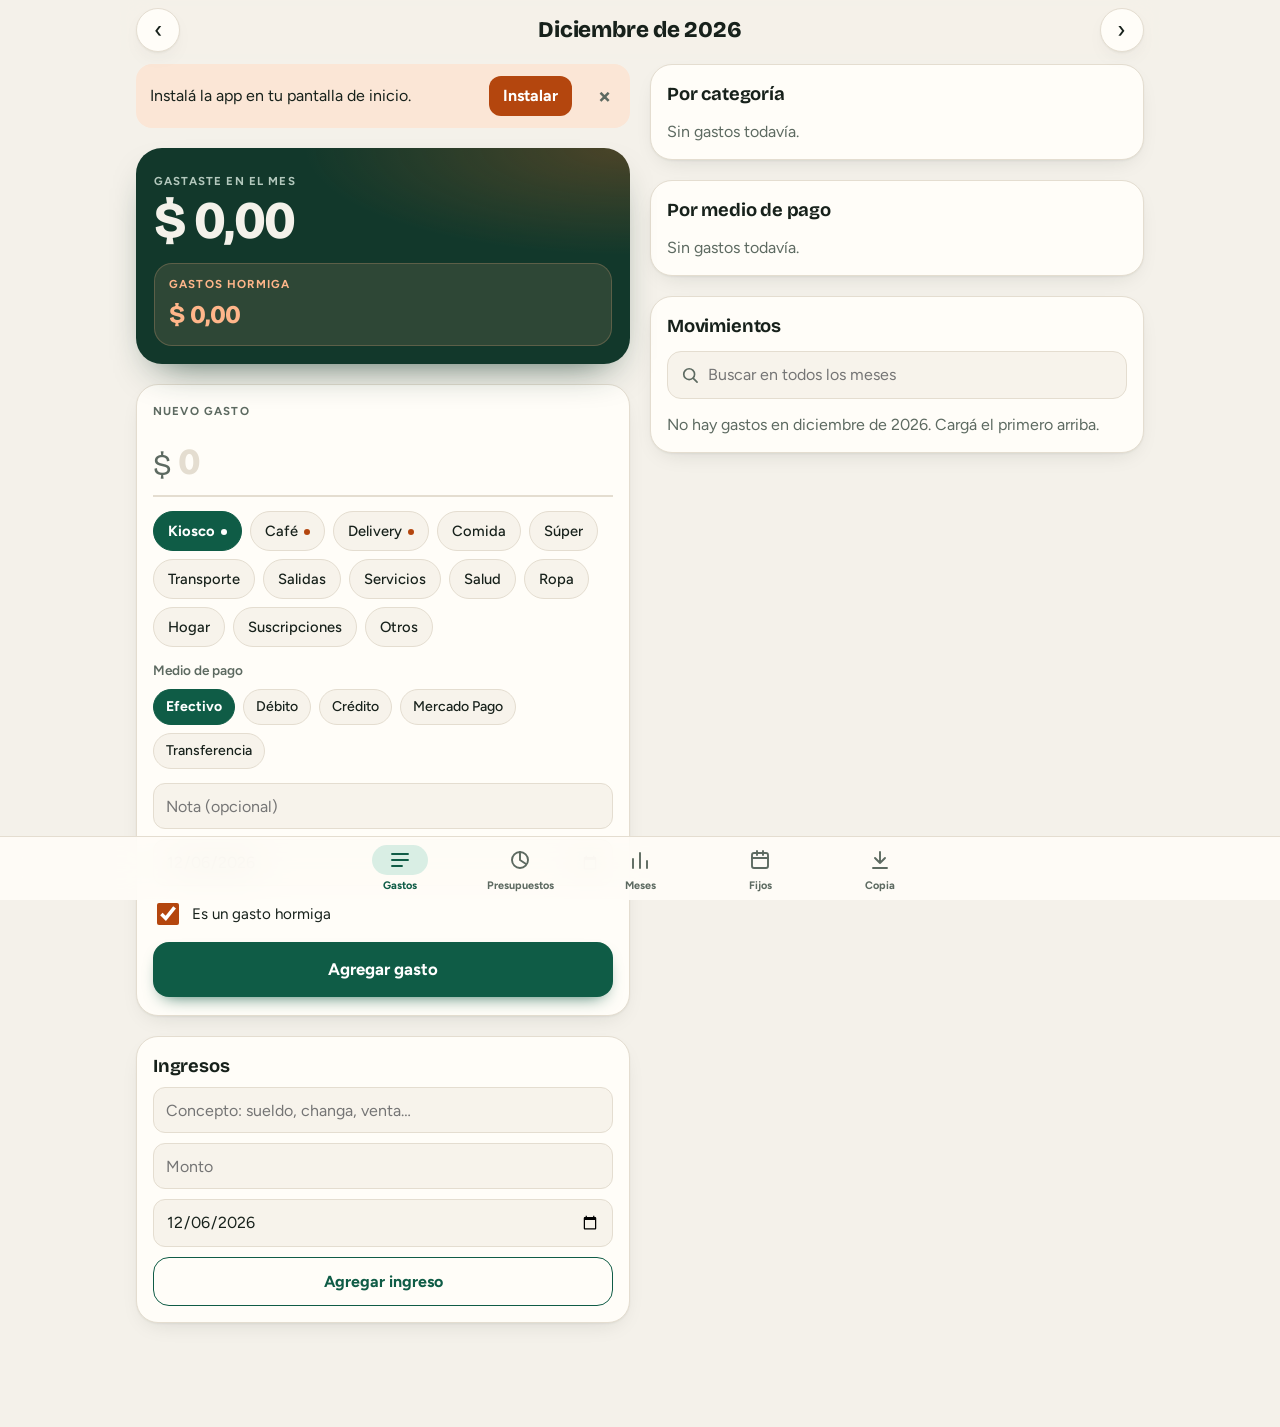
==== app/index.html @ 720d5d9d "Cerrar el aviso de instalar y diseño en dos columnas para tablet y compu Co-Authored-By: Claude Opus" ====
<!doctype html>
<html lang="es-AR">
<head>
<meta charset="utf-8">
<meta name="viewport" content="width=device-width, initial-scale=1, viewport-fit=cover">
<title>Gastos Hormiga</title>
<meta name="description" content="Registro de gastos, gastos hormiga, presupuestos y gastos fijos">
<meta name="theme-color" content="#f4f1ea" media="(prefers-color-scheme: light)">
<meta name="theme-color" content="#0e1310" media="(prefers-color-scheme: dark)">
<meta name="apple-mobile-web-app-capable" content="yes">
<meta name="mobile-web-app-capable" content="yes">
<meta name="apple-mobile-web-app-status-bar-style" content="default">
<meta name="apple-mobile-web-app-title" content="Gastos">
<link rel="apple-touch-icon" href="apple-touch-icon.png">
<link rel="icon" href="icon-192.png">
<link rel="manifest" href="manifest.webmanifest">
<link rel="stylesheet" href="style.css">
</head>
<body>
<header class="top">
  <button class="nav" id="prev" type="button" aria-label="Mes anterior">‹</button>
  <h1 id="mes">Este mes</h1>
  <button class="nav" id="next" type="button" aria-label="Mes siguiente">›</button>
</header>

<main class="wrap">
  <!-- Gastos -->
  <section class="tab" id="tab-gastos" data-tab="gastos">
    <div class="gcol">
    <div class="banner" id="instalar" hidden>
      <span>Instalá la app en tu pantalla de inicio.</span>
      <button type="button" id="instalarBtn">Instalar</button>
      <button class="x" type="button" id="instalarX" aria-label="Cerrar">×</button>
    </div>
    <div class="banner" id="banner" hidden>
      <span id="bannerTxt"></span>
      <button type="button" id="bannerBtn">Guardar copia</button>
    </div>

    <section class="resumen" aria-live="polite">
      <div class="total">
        <span class="lbl">Gastaste en el mes</span>
        <span class="big" id="total">$ 0</span>
        <div class="budget" id="budgetTotal" hidden></div>
      </div>
      <div class="hormiga">
        <span class="lbl">Gastos hormiga</span>
        <span class="val" id="hTotal">$ 0</span><span class="sub" id="hPct"></span>
        <div class="budget" id="budgetHormiga" hidden></div>
      </div>
      <div class="saldo" id="saldo" hidden>
        <div><span class="lbl">Ingresos</span><span class="val num" id="ingTotal">$ 0</span></div>
        <div><span class="lbl" id="quedaLbl">Te queda</span><span class="val num" id="queda">$ 0</span></div>
      </div>
      <p class="proy" id="proy"></p>
    </section>

    <section class="rapidos" id="rapidos" aria-labelledby="rapidosLbl" hidden>
      <span class="lbl" id="rapidosLbl">Cargar de nuevo, con un toque</span>
      <div class="rapidos-row" id="rapidosBtns"></div>
    </section>

    <form id="form" novalidate>
      <label for="monto" class="lbl" id="formTitle">Nuevo gasto</label>
      <div class="monto-row"><span aria-hidden="true">$</span><input id="monto" inputmode="decimal" autocomplete="off" placeholder="0" aria-label="Monto en pesos"></div>
      <div id="cats" class="chips" role="radiogroup" aria-label="Categoría"></div>
      <div class="sublbl">Medio de pago</div>
      <div id="medios" class="chips small" role="radiogroup" aria-label="Medio de pago"></div>
      <div class="cuotas-row" id="cuotasRow" hidden>
        <label for="cuotas">Cuotas</label>
        <select id="cuotas">
          <option value="1">1 pago</option><option value="3">3 cuotas</option><option value="6">6 cuotas</option>
          <option value="9">9 cuotas</option><option value="12">12 cuotas</option><option value="18">18 cuotas</option>
          <option value="24">24 cuotas</option>
        </select>
        <span class="sub" id="cuotaInfo"></span>
      </div>
      <div class="row2">
        <input id="nota" placeholder="Nota (opcional)" maxlength="80" aria-label="Nota">
        <input id="fecha" type="date" aria-label="Fecha">
      </div>
      <label class="check"><input type="checkbox" id="esHormiga"> Es un gasto hormiga</label>
      <div class="actions">
        <button class="primary" id="guardar" type="submit">Agregar gasto</button>
        <button class="secondary" id="cancelar" type="button" hidden>Cancelar</button>
      </div>
    </form>

    <section class="card" aria-labelledby="ingH">
      <div class="card-h"><h2 id="ingH">Ingresos</h2><span class="num" id="ingMes"></span></div>
      <div id="ingLista"></div>
      <button class="secondary repetir" id="repetir" type="button" hidden></button>
      <form id="ingForm" class="ing-form" novalidate>
        <input id="iConcepto" maxlength="40" placeholder="Concepto: sueldo, changa, venta…" aria-label="Concepto del ingreso" autocomplete="off">
        <div class="row2">
          <input id="iMonto" inputmode="decimal" placeholder="Monto" aria-label="Monto del ingreso" autocomplete="off">
          <input id="iFecha" type="date" aria-label="Fecha del ingreso">
        </div>
        <div class="actions">
          <button class="secondary grow" id="iGuardar" type="submit">Agregar ingreso</button>
          <button class="secondary" id="iCancelar" type="button" hidden>Cancelar</button>
        </div>
      </form>
    </section>

    </div>

    <div class="gcol">
    <section class="card"><h2>Por categoría</h2><div class="bars" id="porCat"></div></section>
    <section class="card"><h2>Por medio de pago</h2><div class="bars" id="porMedio"></div></section>
    <section class="card">
      <h2>Movimientos</h2>
      <label class="search">
        <svg viewBox="0 0 24 24" aria-hidden="true"><circle cx="11" cy="11" r="6.5"/><path d="m16 16 4.5 4.5"/></svg>
        <input type="search" id="buscar" placeholder="Buscar en todos los meses" aria-label="Buscar gastos por nota, categoría o medio de pago, en todos los meses" autocomplete="off" enterkeyhint="search">
      </label>
      <div id="resultados" aria-live="polite" hidden></div>
      <div id="lista"></div>
    </section>
    </div>
  </section>

  <!-- Presupuestos -->
  <section class="tab" id="tab-presupuestos" data-tab="presupuestos" hidden>
    <p class="sub">Poné cuánto querés gastar como máximo por mes. Se repite todos los meses. Dejalo vacío para no tener límite.</p>
    <div class="budgets" id="budgets"></div>
  </section>

  <!-- Meses -->
  <section class="tab" id="tab-meses" data-tab="meses" hidden>
    <div id="rango" class="chips small" role="radiogroup" aria-label="Cuántos meses ver"></div>
    <div class="ajuste">
      <label class="switch"><input type="checkbox" id="ajuste" role="switch"><span>Ajustar por inflación</span></label>
      <p class="sub" id="ajusteInfo"></p>
    </div>
    <div class="stats">
      <div class="stat"><span class="lbl">Promedio por mes</span><span class="stat-val" id="mPromedio">—</span><span class="sub" id="mPromedioSub"></span></div>
      <div class="stat"><span class="lbl">Mes más alto</span><span class="stat-val" id="mMax">—</span><span class="sub" id="mMaxSub"></span></div>
    </div>
    <section class="chart-card">
      <h2>Gastos por mes</h2>
      <div class="legend" id="legend"></div>
      <div class="chart" id="chart"></div>
      <details class="as-table">
        <summary>Ver como tabla</summary>
        <div class="table-wrap"><table id="mesesTabla"><thead><tr><th scope="col">Mes</th><th scope="col">Total</th><th scope="col">Hormiga</th></tr></thead><tbody></tbody></table></div>
      </details>
    </section>
    <section class="card">
      <h2>Por categoría, contra el mes anterior</h2>
      <div class="table-wrap"><table class="cmp" id="cmpTabla"></table></div>
    </section>
  </section>

  <!-- Fijos -->
  <section class="tab" id="tab-fijos" data-tab="fijos" hidden>
    <div class="fijos-total"><span class="lbl">Tus gastos fijos por mes</span><span class="big" id="fijosTotal">$ 0</span></div>
    <div id="fijosLista"></div>

    <form id="fijoForm" novalidate>
      <span class="lbl" id="fijoTitle">Nuevo gasto fijo</span>
      <label class="field"><span>Nombre</span><input id="fNombre" maxlength="40" placeholder="Alquiler, Netflix, luz…" autocomplete="off"></label>
      <label class="field"><span>Monto</span><input id="fMonto" inputmode="decimal" placeholder="0" autocomplete="off"></label>
      <div class="field-row">
        <label class="field"><span>Categoría</span><select id="fCat"></select></label>
        <label class="field"><span>Medio de pago</span><select id="fMedio"></select></label>
      </div>
      <label class="field"><span>Se paga el día</span><input id="fDia" type="number" inputmode="numeric" min="1" max="31" placeholder="1 a 31"></label>
      <label class="check" id="fEsteMesRow"><input type="checkbox" id="fEsteMes" checked> Cargarlo también este mes</label>
      <div class="actions">
        <button class="primary" id="fGuardar" type="submit">Agregar gasto fijo</button>
        <button class="secondary" id="fCancelar" type="button" hidden>Cancelar</button>
      </div>
    </form>
  </section>

  <!-- Copia -->
  <section class="tab backup" id="tab-copia" data-tab="copia" hidden>
    <p class="sub">Tus datos se guardan solo en este teléfono. Guardá una copia en Archivos o iCloud de vez en cuando: incluye gastos, presupuestos y gastos fijos.</p>
    <p class="sub" id="ultimaCopia"></p>
    <div class="actions wrap-row">
      <button class="primary" type="button" id="exportar">Guardar copia</button>
      <label class="secondary filebtn">Restaurar copia<input type="file" id="importar" accept=".json,application/json"></label>
      <button class="secondary" type="button" id="csv">Exportar a Excel</button>
    </div>
  </section>
</main>

<nav class="tabbar" aria-label="Secciones">
  <button type="button" data-go="gastos"><svg viewBox="0 0 24 24" aria-hidden="true"><path d="M4 6h16M4 12h16M4 18h10"/></svg>Gastos</button>
  <button type="button" data-go="presupuestos"><svg viewBox="0 0 24 24" aria-hidden="true"><circle cx="12" cy="12" r="8"/><path d="M12 4v8l6 4"/></svg>Presupuestos</button>
  <button type="button" data-go="meses"><svg viewBox="0 0 24 24" aria-hidden="true"><path d="M5 20V11M12 20V5M19 20v-7"/></svg>Meses</button>
  <button type="button" data-go="fijos"><svg viewBox="0 0 24 24" aria-hidden="true"><rect x="4" y="5" width="16" height="15" rx="2"/><path d="M4 10h16M9 3v4M15 3v4"/></svg>Fijos</button>
  <button type="button" data-go="copia"><svg viewBox="0 0 24 24" aria-hidden="true"><path d="M12 4v11M7 10l5 5 5-5M5 20h14"/></svg>Copia</button>
</nav>

<dialog id="sheet" class="sheet" aria-labelledby="sheetTitle">
  <div class="sheet-in">
    <div class="sheet-h" id="sheetHead">
      <span class="grab" aria-hidden="true"></span>
      <h2 id="sheetTitle">Categoría</h2>
      <button class="x" id="sheetClose" type="button" aria-label="Cerrar">×</button>
    </div>
    <div class="sheet-body" id="sheetBody">
      <div class="sheet-total"><span class="lbl" id="sheetMes"></span><span class="big num" id="sheetTotal"></span><span class="sub" id="sheetSub"></span></div>
      <div class="budget" id="sheetBudget" hidden></div>
      <div class="mini" id="sheetChart" role="img"></div>
      <div><span class="lbl">Gastos del mes</span><div id="sheetLista"></div></div>
    </div>
  </div>
</dialog>

<div id="toast" role="status" aria-live="polite" hidden><span id="toastTxt"></span><button id="undo" type="button" hidden>Deshacer</button></div>
<script type="module" src="app.js"></script>
</body>
</html>
---- app/style.css ----
/* One narrow column like a phone ledger: a dark hero with the month's numbers, quick entry, breakdown cards, day-by-day list */
@font-face { font-family: "Bricolage Grotesque"; src: url(fonts/bricolage.woff2) format("woff2"); font-weight: 400 800; font-display: swap; }
@font-face { font-family: "Figtree"; src: url(fonts/figtree.woff2) format("woff2"); font-weight: 400 700; font-display: swap; }

:root {
  --bg: #f4f1ea;
  --surface: #fffdf8;
  --surface-2: #f7f3eb;
  --ink: #17211b;
  --muted: #5d6a61;
  --line: #e4ddd0;
  --accent: #0f5c46;
  --accent-ink: #ffffff;
  --accent-soft: #d9eee4;
  --ant: #b4460e;
  --ant-soft: #fbe6d6;
  --danger: #a3261d;
  --danger-soft: #f8dedb;
  --warn: #8a5a00;
  --warn-soft: #fbeccb;
  --warn-bar: #d99a00;
  --hero: #12382b;
  --shadow: 0 1px 2px rgba(23, 33, 27, .05), 0 8px 24px -12px rgba(23, 33, 27, .18);
  /* chart series, validated with the dataviz palette script for each mode */
  --c-hormiga: #e0621f;
  --c-resto: #13a07a;
  --grid: #e8e2d7;
  --ok: #0f5c46;
  --font: "Figtree", -apple-system, BlinkMacSystemFont, "Segoe UI", Roboto, system-ui, sans-serif;
  --display: "Bricolage Grotesque", -apple-system, BlinkMacSystemFont, "Segoe UI", system-ui, sans-serif;
  --ease: cubic-bezier(.2, .8, .2, 1);
  --spring: cubic-bezier(.34, 1.56, .64, 1);
  color-scheme: light;
}
@media (prefers-color-scheme: dark) {
  :root {
    --bg: #0e1310; --surface: #171f1a; --surface-2: #1d2621; --ink: #edf1ec; --muted: #9aa89f; --line: #29342d;
    --accent: #49c99b; --accent-ink: #0b1712; --accent-soft: #1d3a2f; --ant: #f08a4b; --ant-soft: #3a261a;
    --danger: #f07a70; --danger-soft: #3d1f1c; --warn: #f2c14e; --warn-soft: #3a2f14; --warn-bar: #f2c14e; --ok: #49c99b;
    --hero: #143829; --shadow: 0 1px 2px rgba(0, 0, 0, .3), 0 10px 28px -14px rgba(0, 0, 0, .6);
    --c-hormiga: #e2702f; --c-resto: #24a87c; --grid: #26302a;
    color-scheme: dark;
  }
}
* { box-sizing: border-box; }
html { -webkit-text-size-adjust: 100%; }
body { margin: 0; background: var(--bg); color: var(--ink); font: 16px/1.45 var(--font); -webkit-tap-highlight-color: transparent; -webkit-font-smoothing: antialiased; }
[hidden] { display: none !important; }
.wrap {
  max-width: 520px; margin: 0 auto; display: grid; grid-template-columns: minmax(0, 1fr); gap: 20px;
  padding-left: max(16px, env(safe-area-inset-left, 0px));
  padding-right: max(16px, env(safe-area-inset-right, 0px));
  padding-block: 4px calc(104px + env(safe-area-inset-bottom, 0px));
}
.tab { display: grid; grid-template-columns: minmax(0, 1fr); gap: 20px; }
/* Gastos columns only exist on wide screens; on phones their children sit straight in the tab. */
.gcol { display: contents; }
h1, h2 { font-family: var(--display); margin: 0; text-wrap: balance; letter-spacing: -.01em; }
h2 { font-size: 1.15rem; font-weight: 700; margin-bottom: 12px; }
.lbl { font-size: .72rem; text-transform: uppercase; letter-spacing: .1em; color: var(--muted); font-weight: 700; }
.sublbl { font-size: .85rem; color: var(--muted); font-weight: 600; margin-bottom: -6px; }
.num { font-variant-numeric: tabular-nums; }
.sub { color: var(--muted); font-size: .9rem; margin: 0; }
button, input, select { font: inherit; color: inherit; }
button { cursor: pointer; }
:focus-visible { outline: 3px solid var(--accent); outline-offset: 2px; }

.top {
  position: sticky; top: 0; z-index: 5;
  background: color-mix(in srgb, var(--bg) 82%, transparent);
  -webkit-backdrop-filter: saturate(1.6) blur(14px); backdrop-filter: saturate(1.6) blur(14px);
  display: flex; align-items: center; justify-content: space-between; gap: 8px;
  padding-top: calc(8px + env(safe-area-inset-top, 0px)); padding-bottom: 8px;
  padding-left: max(16px, env(safe-area-inset-left, 0px));
  padding-right: max(16px, env(safe-area-inset-right, 0px));
  max-width: 520px; margin: 0 auto;
}
.top h1 { font-size: 1.4rem; font-weight: 800; }
.nav { width: 44px; height: 44px; border-radius: 50%; border: 1px solid var(--line); background: var(--surface); font-size: 1.5rem; line-height: 1; box-shadow: var(--shadow); transition: transform .2s var(--spring), background .2s; }

.banner { background: var(--ant-soft); border-radius: 16px; padding: 12px 14px; display: flex; flex-wrap: wrap; gap: 8px 12px; align-items: center; justify-content: space-between; }
#instalar { display: grid; grid-template-columns: minmax(0, 1fr) auto; padding-right: 6px; }
#instalar span { grid-row: 1; }
#instalar #instalarBtn { grid-row: 2; justify-self: start; }
#instalar .x { grid-row: 1; grid-column: 2; background: transparent; color: var(--muted); padding: 0; align-self: start; margin-top: -6px; }
@media (min-width: 400px) {
  #instalar { grid-template-columns: minmax(0, 1fr) auto auto; }
  #instalar #instalarBtn { grid-row: 1; }
  #instalar .x { grid-column: 3; align-self: center; margin-top: 0; }
}
.banner button { border: 0; background: var(--ant); color: #fff; border-radius: 12px; padding: 8px 14px; font-weight: 700; }

/* Hero: always dark, so it carries its own tokens */
.resumen {
  --ink: #f4f1ea; --muted: #b3c8bd; --line: rgba(255, 255, 255, .16); --ant: #ffb68a;
  --accent: #8fe0bd; --accent-ink: #0d2a20; --ok: #8fe0bd; --danger: #ff8f84;
  position: relative; overflow: hidden; isolation: isolate;
  display: grid; gap: 14px; padding: 20px 18px 18px; border-radius: 26px;
  background: radial-gradient(120% 90% at 100% 0%, rgba(224, 98, 31, .28), transparent 55%), var(--hero);
  color: var(--ink); box-shadow: 0 18px 40px -22px rgba(18, 56, 43, .9);
}
.total { container-type: inline-size; }
.total .big { display: block; font-family: var(--display); font-weight: 800; font-size: clamp(2.4rem, 12vw, 3.3rem); letter-spacing: -.03em; line-height: 1.05; font-variant-numeric: tabular-nums; margin-top: 2px; }
@supports (font-size: 1cqi) { .total .big { font-size: min(3.3rem, 12vw, 100cqi / (var(--n, 10) * .6)); white-space: nowrap; } }
.hormiga { background: rgba(255, 182, 138, .12); border: 1px solid rgba(255, 182, 138, .22); border-radius: 18px; padding: 12px 14px; display: flex; flex-wrap: wrap; align-items: baseline; gap: 4px 12px; }
.hormiga .lbl { color: var(--ant); flex-basis: 100%; }
.hormiga .val { font-family: var(--display); font-weight: 800; font-size: 1.6rem; color: var(--ant); font-variant-numeric: tabular-nums; letter-spacing: -.02em; }
.proy { margin: 0; font-size: .95rem; color: var(--muted); }
.proy:empty { display: none; }
.proy strong { color: var(--ant); }

/* Quick add: the most repeated expenses, one tap each */
.rapidos { display: grid; gap: 8px; }
.rapidos-row { display: grid; grid-template-columns: repeat(2, minmax(0, 1fr)); gap: 8px; }
.rapido { display: grid; justify-items: start; gap: 0; text-align: left; border: 1px solid var(--line); background: var(--surface); border-radius: 18px; padding: 10px 14px; box-shadow: var(--shadow); min-width: 0; transition: transform .2s var(--spring), border-color .2s; }
.rapido > span { max-width: 100%; overflow: hidden; text-overflow: ellipsis; white-space: nowrap; }
.r-cat { font-weight: 700; font-size: .9rem; }
.r-monto { font-family: var(--display); font-weight: 800; font-size: 1.2rem; letter-spacing: -.02em; color: var(--accent); }
.r-medio { color: var(--muted); font-size: .78rem; }

/* Search inside Movimientos */
.search { display: flex; align-items: center; gap: 8px; border: 1px solid var(--line); border-radius: 14px; background: var(--surface-2); padding: 0 12px; margin-bottom: 14px; transition: border-color .2s; }
.search:focus-within { border-color: var(--accent); }
.search svg { width: 20px; height: 20px; flex: none; fill: none; stroke: var(--muted); stroke-width: 2; stroke-linecap: round; }
.search input { flex: 1; min-width: 0; border: 0; background: transparent; padding: 11px 0; outline: none; }
.res-total { margin: 0 0 12px; color: var(--muted); }
.res-total strong { color: var(--ink); font-family: var(--display); font-size: 1.15rem; }

/* Income: the hero adds what came in and what is left */
.saldo { display: grid; grid-template-columns: 1fr 1fr; gap: 10px; }
.saldo > div { container-type: inline-size; display: grid; gap: 2px; background: rgba(255, 255, 255, .07); border: 1px solid var(--line); border-radius: 16px; padding: 10px 14px; min-width: 0; }
.saldo .val { font-family: var(--display); font-weight: 800; font-size: 1.25rem; letter-spacing: -.02em; overflow-wrap: anywhere; }
@supports (font-size: 1cqi) { .saldo .val { font-size: min(1.25rem, 100cqi / (var(--n, 10) * .62)); white-space: nowrap; } }
.saldo > div:last-child .val { color: var(--accent); }
.saldo.neg > div:last-child .val { color: var(--danger); }
.card-h { display: flex; align-items: baseline; justify-content: space-between; gap: 10px; margin-bottom: 8px; }
.card-h h2 { margin: 0; }
.card-h .num { font-family: var(--display); font-weight: 800; color: var(--accent); }
.ing-monto { color: var(--accent); font-weight: 700; }
.repetir { width: 100%; margin: 4px 0 10px; border-style: dashed; color: var(--accent); font-weight: 700; }
form.ing-form { background: none; border: 0; box-shadow: none; padding: 12px 0 0; gap: 10px; border-top: 1px solid var(--line); border-radius: 0; }
#ingLista:empty + .repetir[hidden] + form.ing-form { border-top: 0; padding-top: 0; }
form.ing-form.editing { box-shadow: none; }
.ing-form > input { min-width: 0; width: 100%; min-height: 46px; border: 1px solid var(--line); border-radius: 12px; background: var(--surface-2); padding: 10px 12px; }
.ing-form input:focus { border-color: var(--accent); outline: none; }
.secondary.grow { flex: 1; color: var(--accent); border-color: var(--accent); font-weight: 700; }

/* Inflation switch in Meses */
.ajuste { display: grid; gap: 6px; }
.switch { display: inline-flex; align-items: center; gap: 12px; font-weight: 600; cursor: pointer; width: max-content; max-width: 100%; }
.switch input { appearance: none; -webkit-appearance: none; flex: none; width: 46px; height: 28px; margin: 0; border-radius: 999px; background: var(--line); position: relative; cursor: pointer; transition: background .25s; }
.switch input::after { content: ""; position: absolute; top: 3px; left: 3px; width: 22px; height: 22px; border-radius: 50%; background: #fff; box-shadow: 0 1px 3px rgba(0,0,0,.3); transition: transform .3s var(--spring); }
.switch input:checked { background: var(--accent); }
.switch input:checked::after { transform: translateX(18px); }
.ajuste .sub:empty { display: none; }

/* Tappable category bars */
button.bar { width: 100%; border: 0; background: none; text-align: left; padding: 2px 0; }
button.bar > .num::after { content: " ›"; color: var(--muted); font-weight: 700; }

/* Category detail: a bottom sheet over the page */
html:has(.sheet[open]) { overflow: hidden; }
.sheet { position: fixed; inset: auto 0 0; margin: 0 auto; width: 100%; max-width: 520px; max-height: 88vh; max-height: 88dvh; padding: 0; border: 0; border-radius: 26px 26px 0 0; background: var(--surface); color: var(--ink); box-shadow: 0 -12px 40px rgba(0, 0, 0, .28); overflow: hidden; }
.sheet::backdrop { background: rgba(8, 14, 10, .5); }
.sheet-in { display: flex; flex-direction: column; max-height: inherit; }
.sheet-h { position: relative; display: flex; align-items: center; justify-content: space-between; gap: 10px; padding: 20px 16px 6px; touch-action: none; cursor: grab; }
.grab { position: absolute; top: 8px; left: 50%; width: 40px; height: 5px; margin-left: -20px; border-radius: 3px; background: var(--line); }
.sheet-h h2 { margin: 0; font-size: 1.4rem; }
.x { flex: none; width: 40px; height: 40px; border-radius: 50%; border: 0; background: var(--surface-2); color: var(--muted); font-size: 1.5rem; line-height: 1; }
.sheet-body { overflow-y: auto; overscroll-behavior: contain; padding: 4px 16px calc(20px + env(safe-area-inset-bottom, 0px)); display: grid; gap: 16px; }
.sheet-total { display: grid; gap: 2px; }
.sheet-total .big { font-family: var(--display); font-weight: 800; font-size: 2.3rem; letter-spacing: -.03em; line-height: 1.1; }
.sheet .budget { margin-top: 0; }
.mini { display: grid; gap: 6px; padding: 14px 12px 10px; border: 1px solid var(--line); border-radius: 18px; background: var(--surface-2); }
.mplot { position: relative; height: 120px; display: grid; grid-template-columns: repeat(6, 1fr); gap: 10px; align-items: end; border-bottom: 1px solid var(--grid); }
.mcol { height: 100%; display: flex; flex-direction: column; justify-content: flex-end; align-items: center; gap: 4px; min-width: 0; }
.mbar { width: 70%; max-width: 30px; border-radius: 6px 6px 2px 2px; background: var(--c-resto); opacity: .45; }
.mbar.ant { background: var(--c-hormiga); }
.mcol.cur .mbar { opacity: 1; }
.mlim { position: absolute; left: 0; right: 0; border-top: 2px dashed var(--muted); }
.mlabels { display: grid; grid-template-columns: repeat(6, 1fr); gap: 10px; text-align: center; font-size: .72rem; color: var(--muted); }
.mlabels .cur { color: var(--ink); font-weight: 700; }

.card { background: var(--surface); border: 1px solid var(--line); border-radius: 22px; padding: 16px; box-shadow: var(--shadow); min-width: 0; }

form { background: var(--surface); border: 1px solid var(--line); border-radius: 22px; padding: 18px 16px; display: grid; grid-template-columns: minmax(0, 1fr); gap: 14px; box-shadow: var(--shadow); transition: border-color .25s, box-shadow .25s; }
form.editing { border-color: var(--accent); box-shadow: 0 0 0 4px var(--accent-soft), var(--shadow); }
.monto-row { display: flex; align-items: center; gap: 6px; border-bottom: 2px solid var(--line); transition: border-color .25s; }
.monto-row:focus-within { border-color: var(--accent); }
.monto-row span { font-family: var(--display); font-size: 1.9rem; color: var(--muted); }
#monto { flex: 1; min-width: 0; border: 0; background: transparent; font-family: var(--display); font-size: 2.3rem; font-weight: 800; letter-spacing: -.02em; padding: 2px 0 6px; outline: none; font-variant-numeric: tabular-nums; }
#monto::placeholder { color: var(--line); }
.chips { display: flex; flex-wrap: wrap; gap: 8px; }
.chip { border: 1px solid var(--line); background: var(--surface-2); border-radius: 999px; padding: 8px 14px; font-size: .92rem; font-weight: 500; min-height: 40px; transition: background .2s, border-color .2s, color .2s, transform .25s var(--spring); }
.chips.small .chip { padding: 6px 12px; font-size: .88rem; min-height: 36px; }
.chip[aria-checked="true"] { background: var(--accent); border-color: var(--accent); color: var(--accent-ink); font-weight: 700; }
.chip .dot { display: inline-block; width: 6px; height: 6px; border-radius: 50%; background: var(--ant); margin-left: 6px; vertical-align: middle; }
.chip[aria-checked="true"] .dot { background: var(--accent-ink); }
.cuotas-row { display: flex; flex-wrap: wrap; align-items: center; gap: 8px 12px; }
.cuotas-row select { border: 1px solid var(--line); border-radius: 12px; background: var(--surface-2); padding: 8px 10px; }
.row2 { display: grid; grid-template-columns: minmax(0, 1fr); gap: 10px; }
.row2 input { min-width: 0; width: 100%; min-height: 46px; border: 1px solid var(--line); border-radius: 12px; background: var(--surface-2); padding: 10px 12px; transition: border-color .2s; }
.row2 input:focus { border-color: var(--accent); outline: none; }
.check { display: flex; align-items: center; gap: 10px; font-size: .95rem; }
.check input { width: 22px; height: 22px; accent-color: var(--ant); }
.actions { display: flex; gap: 10px; }
.actions.wrap-row { flex-wrap: wrap; }
.primary { flex: 1; border: 0; border-radius: 16px; background: var(--accent); color: var(--accent-ink); font-weight: 700; font-size: 1.05rem; padding: 15px; box-shadow: 0 8px 18px -10px var(--accent); transition: transform .2s var(--spring), filter .2s; }
.secondary { border: 1px solid var(--line); border-radius: 16px; background: var(--surface); padding: 12px 16px; font-weight: 600; transition: transform .2s var(--spring), background .2s; }
.filebtn { position: relative; overflow: hidden; display: inline-flex; align-items: center; cursor: pointer; }
.filebtn input { position: absolute; inset: 0; opacity: 0; cursor: pointer; }
.filebtn:focus-within { outline: 3px solid var(--accent); outline-offset: 2px; }
.msg { margin: 0; font-size: .9rem; color: var(--muted); min-height: 1.3em; }
.msg.err { color: var(--danger); }

.bars { display: grid; gap: 12px; }
.bar { display: grid; grid-template-columns: 1fr auto; gap: 6px 10px; font-size: .95rem; }
.bar .num { font-weight: 600; }
.bar .track { grid-column: 1 / -1; height: 10px; border-radius: 5px; background: var(--surface-2); box-shadow: inset 0 0 0 1px var(--line); overflow: hidden; }
.bar .fill { height: 100%; background: var(--accent); border-radius: 5px; transform-origin: left; }
.bar.ant .fill { background: var(--c-hormiga); }

.dia { display: grid; margin-bottom: 16px; }
.dia:last-child { margin-bottom: 0; }
.dia-h { display: flex; justify-content: space-between; color: var(--muted); font-size: .8rem; font-weight: 700; text-transform: uppercase; letter-spacing: .06em; padding-bottom: 6px; border-bottom: 1px solid var(--line); }
/* Rows slide over a red Borrar button (see swipeable in app.js) */
.item { position: relative; overflow: hidden; touch-action: pan-y; border-bottom: 1px solid var(--line); }
.item:last-child { border-bottom: 0; }
.item .edit { position: relative; z-index: 1; width: 100%; display: grid; grid-template-columns: 1fr auto; gap: 10px; align-items: center; text-align: left; border: 0; background: var(--surface); padding: 11px 2px 11px 0; min-width: 0; }
.item .edit > .num { font-weight: 700; }
.item .what { min-width: 0; }
.item .cat { font-weight: 600; }
.item .meta { display: block; color: var(--muted); font-size: .85rem; overflow-wrap: anywhere; }
.tag { font-size: .66rem; font-weight: 700; letter-spacing: .05em; text-transform: uppercase; color: var(--ant); background: var(--ant-soft); border-radius: 6px; padding: 1px 6px; margin-left: 6px; vertical-align: 1px; }
.item .del { position: absolute; top: 0; right: 0; bottom: 0; width: 88px; border: 0; background: #c4342a; color: #fff; font-weight: 700; font-size: .9rem; }
/* invisible, not hidden: keyboard and VoiceOver users still reach it, and focusing it opens the row */
.item .del { opacity: 0; }
.item.open .del, .item.drag .del, .item .del:focus { opacity: 1; }
.empty { color: var(--muted); margin: 0; }

/* Budgets */
.budget { display: grid; gap: 6px; margin-top: 10px; }
.budget .track { height: 8px; border-radius: 4px; background: var(--line); overflow: hidden; }
.budget .fill { height: 100%; border-radius: 4px; background: var(--ok); transform-origin: left; }
.budget.cerca .fill { background: var(--warn-bar); }
.budget.pasado .fill { background: var(--danger); }
.budget-line { display: flex; flex-wrap: wrap; align-items: center; gap: 4px 8px; }
.pill { font-size: .72rem; font-weight: 700; border-radius: 999px; padding: 2px 9px; white-space: nowrap; }
.pill.bien { background: var(--accent); color: var(--accent-ink); }
.pill.cerca { background: var(--warn-soft); color: #8a5a00; }
.pill.pasado { background: var(--danger-soft); color: #a3261d; }
@media (prefers-color-scheme: dark) { .pill.cerca { color: var(--warn); } .pill.pasado { color: var(--danger); } }
.hormiga .budget { flex-basis: 100%; }
.budgets { display: grid; gap: 12px; }
.bcard { background: var(--surface); border: 1px solid var(--line); border-radius: 20px; padding: 14px 16px; box-shadow: var(--shadow); }
.bcard.main { border-color: var(--accent); }
.bcard:nth-child(2) { border-color: var(--ant); }
.bhead { display: flex; align-items: center; justify-content: space-between; gap: 10px; }
.bhead label { font-weight: 700; }
.bmoney { display: flex; align-items: center; gap: 4px; border: 1px solid var(--line); border-radius: 12px; background: var(--surface-2); padding: 0 10px; }
.bmoney span { color: var(--muted); }
.bmoney input { width: 8.5em; border: 0; background: transparent; padding: 8px 0; text-align: right; font-weight: 700; font-variant-numeric: tabular-nums; outline: none; }
.bmoney:focus-within { outline: 3px solid var(--accent); outline-offset: 1px; }

/* Fixed expenses */
.fijos-total { background: var(--hero); color: #f4f1ea; border-radius: 26px; padding: 20px 18px; box-shadow: 0 18px 40px -22px rgba(18, 56, 43, .9); }
.fijos-total .lbl { color: #b3c8bd; }
.fijos-total .big { display: block; font-family: var(--display); font-weight: 800; font-size: 2.4rem; letter-spacing: -.03em; font-variant-numeric: tabular-nums; }
#fijosLista:empty { display: none; }
.fijo { display: grid; grid-template-columns: 1fr auto; gap: 2px 10px; align-items: center; padding: 12px 0; border-bottom: 1px solid var(--line); }
.fijo .what { min-width: 0; }
.fijo .cat { font-weight: 700; }
.fijo .meta { display: block; color: var(--muted); font-size: .85rem; }
.fijo.paused .cat, .fijo.paused .num { color: var(--muted); }
.fijo-acts { grid-column: 1 / -1; display: flex; gap: 4px 14px; flex-wrap: wrap; }
.link { border: 0; background: transparent; color: var(--accent); font-weight: 700; font-size: .9rem; padding: 8px 0; min-height: 40px; }
.tag-fijo { color: var(--accent); background: var(--accent-soft); }
.field { display: grid; gap: 4px; min-width: 0; }
.field span { font-size: .85rem; color: var(--muted); font-weight: 600; }
.field input, .field select { min-width: 0; width: 100%; border: 1px solid var(--line); border-radius: 12px; background: var(--surface-2); padding: 10px 12px; }
.field-row { display: grid; grid-template-columns: 1fr 1fr; gap: 10px; }

/* Months */
.stats { display: grid; grid-template-columns: 1fr 1fr; gap: 12px; }
.stat { container-type: inline-size; background: var(--surface); border: 1px solid var(--line); border-radius: 20px; padding: 14px; display: grid; gap: 2px; min-width: 0; box-shadow: var(--shadow); }
.stat-val { font-family: var(--display); font-size: clamp(1.1rem, 5.6vw, 1.4rem); font-weight: 800; letter-spacing: -.02em; overflow-wrap: anywhere; }
/* one line at any size: about .62em per character, so --n characters take the tile's whole width */
@supports (font-size: 1cqi) { .stat-val { font-size: min(1.4rem, 100cqi / (var(--n, 10) * .62)); white-space: nowrap; } }
.chart-card { background: var(--surface); border: 1px solid var(--line); border-radius: 22px; padding: 16px 12px 12px; display: grid; gap: 8px; min-width: 0; box-shadow: var(--shadow); }
.chart-card h2 { margin: 0; }
.legend { display: flex; flex-wrap: wrap; gap: 6px 14px; font-size: .85rem; color: var(--muted); }
.leg { display: inline-flex; align-items: center; gap: 6px; }
.key { display: inline-block; width: 12px; height: 10px; border-radius: 2px; flex: none; }
.k-hormiga { background: var(--c-hormiga); }
.k-resto { background: var(--c-resto); }
.k-limit { height: 0; border-top: 2px dashed var(--muted); border-radius: 0; }
.chart { position: relative; min-width: 0; }
.chart svg { display: block; max-width: 100%; height: auto; overflow: visible; touch-action: pan-y; }
.chart .grid { stroke: var(--grid); stroke-width: 1; }
.chart .axis { fill: var(--muted); font-size: 10.5px; font-variant-numeric: tabular-nums; }
.chart .axis.cur { fill: var(--ink); font-weight: 700; }
.chart .val { fill: var(--ink); font-size: 11px; font-weight: 700; }
.chart .m-hormiga { fill: var(--c-hormiga); }
.chart .m-resto { fill: var(--c-resto); }
.chart .limit { stroke: var(--muted); stroke-width: 1; stroke-dasharray: 4 3; }
.chart .hit { fill: transparent; cursor: pointer; outline: none; }
.chart .col path { transition: opacity .2s; }
.chart .col.dim path { opacity: .35; }
.chart .hit:focus-visible { stroke: var(--accent); stroke-width: 2; }
.tip { position: absolute; z-index: 2; pointer-events: none; background: var(--surface); color: var(--ink); border: 1px solid var(--line); border-radius: 14px; padding: 9px 11px; box-shadow: 0 10px 28px rgba(0,0,0,.2); min-width: 150px; display: grid; gap: 3px; font-size: .85rem; }
.tip-h { color: var(--muted); font-size: .78rem; }
.tip-total { font-family: var(--display); font-size: 1.1rem; }
.tip-row { display: grid; grid-template-columns: auto 1fr auto; gap: 8px; align-items: center; color: var(--muted); }
.tip-row strong { color: var(--ink); }
.tip .key { width: 12px; height: 0; border-top: 2px solid; border-radius: 0; background: none; }
.tip .k-hormiga { border-color: var(--c-hormiga); }
.tip .k-resto { border-color: var(--c-resto); }
.as-table summary { cursor: pointer; color: var(--accent); font-weight: 700; font-size: .9rem; padding: 6px 0; }
.table-wrap { overflow-x: auto; }
table { width: 100%; border-collapse: collapse; font-size: .9rem; }
th, td { text-align: right; padding: 9px 6px; border-bottom: 1px solid var(--line); white-space: nowrap; }
tr:last-child > * { border-bottom: 0; }
th:first-child, td:first-child { text-align: left; }
thead th { color: var(--muted); font-weight: 700; font-size: .75rem; text-transform: uppercase; letter-spacing: .06em; }
tbody th { font-weight: 600; }
td.num { font-variant-numeric: tabular-nums; }
.delta { display: block; color: var(--muted); font-size: .78rem; font-weight: 500; }

/* Tab bar: the active tab gets a pill behind its icon */
.tabbar {
  position: fixed; left: 0; right: 0; bottom: 0; z-index: 8;
  display: grid; grid-template-columns: repeat(5, 1fr);
  background: color-mix(in srgb, var(--surface) 86%, transparent);
  -webkit-backdrop-filter: saturate(1.6) blur(18px); backdrop-filter: saturate(1.6) blur(18px);
  border-top: 1px solid var(--line);
  padding-bottom: env(safe-area-inset-bottom, 0px);
  padding-left: env(safe-area-inset-left, 0px); padding-right: env(safe-area-inset-right, 0px);
}
.tabbar button { border: 0; background: transparent; color: var(--muted); display: grid; justify-items: center; gap: 3px; padding: 8px 0 6px; font-size: .68rem; font-weight: 700; min-height: 56px; min-width: 0; transition: color .2s; }
.tabbar svg { width: 56px; height: 30px; padding: 3px 16px; border-radius: 15px; fill: none; stroke: currentColor; stroke-width: 1.9; stroke-linecap: round; stroke-linejoin: round; transition: background .3s var(--ease); }
.tabbar button[aria-current="true"] { color: var(--accent); }
.tabbar button[aria-current="true"] svg { background: var(--accent-soft); }

#toast {
  position: fixed; left: 50%; transform: translateX(-50%); z-index: 10;
  bottom: calc(72px + env(safe-area-inset-bottom, 0px));
  background: var(--ink); color: var(--bg); border-radius: 16px; padding: 11px 12px 11px 16px;
  display: flex; gap: 14px; align-items: center; box-shadow: 0 12px 30px rgba(0,0,0,.28);
  width: max-content; max-width: calc(100% - 32px); font-weight: 500;
}
#toast.warn { background: var(--warn-soft); color: var(--warn); border: 1px solid var(--warn); }
#toast.err { background: var(--danger-soft); color: var(--danger); border: 1px solid var(--danger); }
#toast button { border: 0; background: transparent; color: inherit; font-weight: 700; text-decoration: underline; padding: 6px; }

/* Tablet and up: the tab bar stays as wide as the content instead of stretching edge to edge */
@media (min-width: 600px) {
  .tabbar {
    padding-left: max(env(safe-area-inset-left, 0px), calc(50% - 300px));
    padding-right: max(env(safe-area-inset-right, 0px), calc(50% - 300px));
  }
}
/* Computer: Gastos in two columns, Meses uses the full width, forms stay readable */
@media (min-width: 960px) {
  .wrap, .top { max-width: 1040px; }
  #tab-gastos { grid-template-columns: repeat(2, minmax(0, 1fr)); align-items: start; }
  .gcol { display: grid; grid-template-columns: minmax(0, 1fr); gap: 20px; min-width: 0; }
  #tab-presupuestos, #tab-fijos, #tab-copia { width: 100%; max-width: 640px; margin-inline: auto; }
}

/* Motion: only for people who did not ask the system to reduce it */
@media (prefers-reduced-motion: no-preference) {
  @keyframes rise { from { opacity: 0; transform: translateY(14px); } }
  @keyframes fade { from { opacity: 0; } }
  @keyframes growX { from { transform: scaleX(0); } }
  @keyframes growY { from { transform: scaleY(0); } }
  @keyframes toastIn { from { opacity: 0; transform: translate(-50%, 20px) scale(.96); } }
  @keyframes pop { 40% { transform: scale(1.18); } }
  @keyframes nuevo { from { opacity: 0; transform: translateX(-12px); } }
  @keyframes flash { from, 30% { background: var(--accent-soft); } }
  @keyframes sheetIn { from { transform: translateY(100%); } }
  @keyframes sheetOut { to { transform: translateY(100%); } }
  @keyframes swap { from { opacity: 0; transform: translateY(-6px); } }

  /* "backwards" so no transform is left behind once the entrance ends */
  .tab:not([hidden]) > * { animation: rise .5s var(--ease) backwards; }
  .tab:not([hidden]) > .gcol > * { animation: rise .5s var(--ease) backwards; }
  :is(.tab, .gcol) > :nth-child(2) { animation-delay: 50ms; }
  :is(.tab, .gcol) > :nth-child(3) { animation-delay: 100ms; }
  :is(.tab, .gcol) > :nth-child(4) { animation-delay: 150ms; }
  :is(.tab, .gcol) > :nth-child(5) { animation-delay: 200ms; }
  :is(.tab, .gcol) > :nth-child(n+6) { animation-delay: 250ms; }
  .fill { animation: growX .7s var(--ease) backwards .15s; transition: width .4s var(--ease); }
  .chart .col path { transform-box: fill-box; transform-origin: bottom; animation: growY .6s var(--ease) backwards; animation-delay: calc(var(--i, 0) * 45ms); }
  .chart .val, .tip:not([hidden]) { animation: fade .3s ease backwards; }
  .item.nuevo { animation: nuevo .45s var(--ease); }
  .item.nuevo .edit { animation: flash 1.4s ease; }
  .item .edit { transition: transform .28s var(--ease); }
  .item.drag .edit { transition: none; }
  .sheet[open] { animation: sheetIn .38s var(--ease); }
  .sheet[open]::backdrop { animation: fade .3s ease; }
  .sheet.closing { animation: sheetOut .24s ease-in forwards; }
  .sheet:not(.drag) { transition: transform .25s var(--ease); }
  .mbar { transform-origin: bottom; animation: growY .55s var(--ease) backwards; animation-delay: calc(var(--i, 0) * 40ms + .15s); }
  #toast:not([hidden]) { animation: toastIn .35s var(--spring); }
  #mes.swap { animation: swap .3s var(--ease); }
  .tabbar button[aria-current="true"] svg { animation: pop .4s var(--spring); }
  #resultados:not([hidden]) { animation: fade .25s ease; }
  .rapido:active, .chip:active, .nav:active, .primary:active, .secondary:active, .banner button:active { transform: scale(.95); }
  .item .edit:active { opacity: .6; }
}
@media (hover: hover) {
  .chip:hover, .rapido:hover { border-color: var(--accent); }
  .primary:hover { filter: brightness(1.08); }
  .secondary:hover, .nav:hover { background: var(--surface-2); }
}
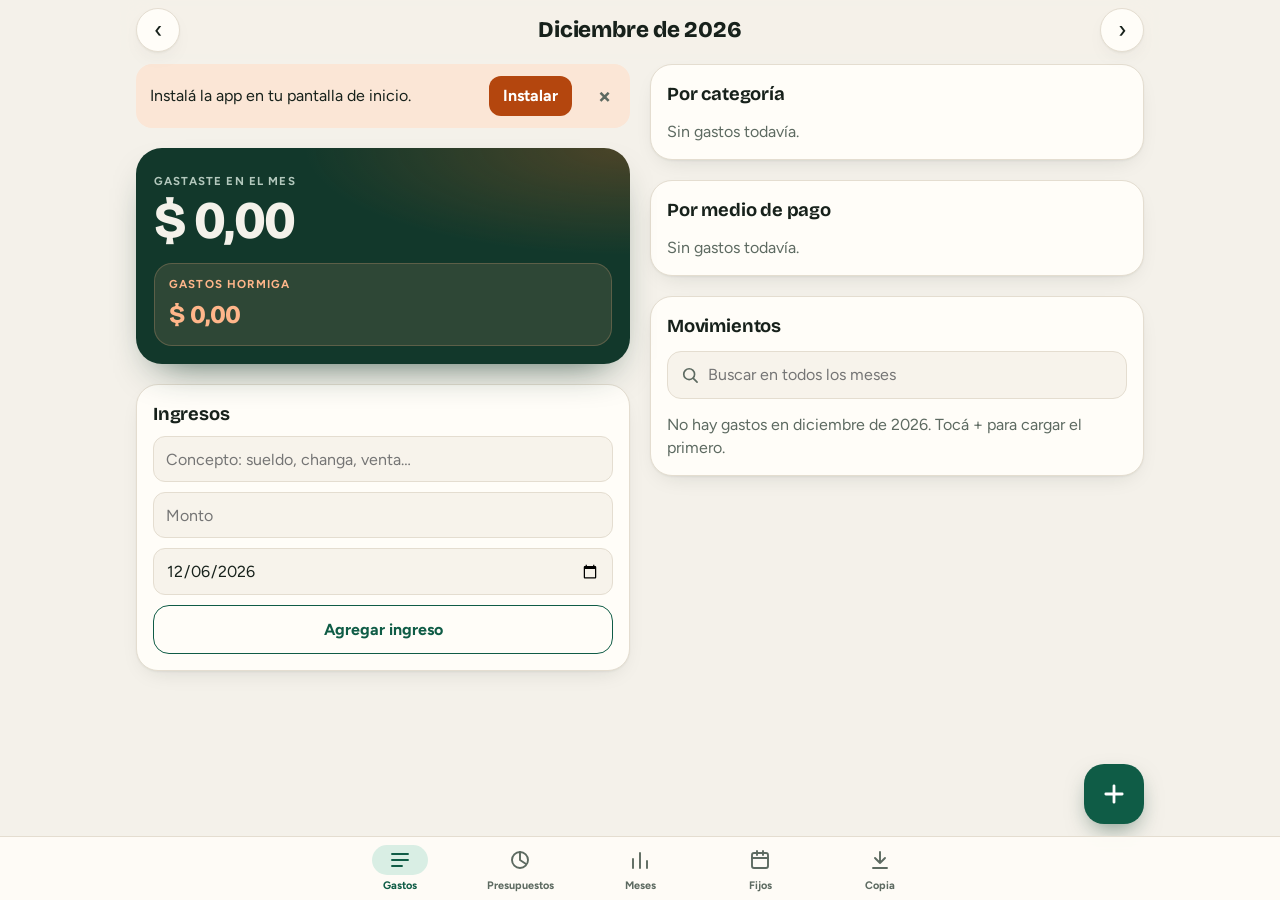
==== commit 3e7c60b6: "Botón + con panel para cargar gastos, un aviso a la vez y fecha alineada en iPhone Co-Authored-By: C" ====
--- a/app/index.html
+++ b/app/index.html
@@ -60,31 +60,6 @@
       <div class="rapidos-row" id="rapidosBtns"></div>
     </section>
 
-    <form id="form" novalidate>
-      <label for="monto" class="lbl" id="formTitle">Nuevo gasto</label>
-      <div class="monto-row"><span aria-hidden="true">$</span><input id="monto" inputmode="decimal" autocomplete="off" placeholder="0" aria-label="Monto en pesos"></div>
-      <div id="cats" class="chips" role="radiogroup" aria-label="Categoría"></div>
-      <div class="sublbl">Medio de pago</div>
-      <div id="medios" class="chips small" role="radiogroup" aria-label="Medio de pago"></div>
-      <div class="cuotas-row" id="cuotasRow" hidden>
-        <label for="cuotas">Cuotas</label>
-        <select id="cuotas">
-          <option value="1">1 pago</option><option value="3">3 cuotas</option><option value="6">6 cuotas</option>
-          <option value="9">9 cuotas</option><option value="12">12 cuotas</option><option value="18">18 cuotas</option>
-          <option value="24">24 cuotas</option>
-        </select>
-        <span class="sub" id="cuotaInfo"></span>
-      </div>
-      <div class="row2">
-        <input id="nota" placeholder="Nota (opcional)" maxlength="80" aria-label="Nota">
-        <input id="fecha" type="date" aria-label="Fecha">
-      </div>
-      <label class="check"><input type="checkbox" id="esHormiga"> Es un gasto hormiga</label>
-      <div class="actions">
-        <button class="primary" id="guardar" type="submit">Agregar gasto</button>
-        <button class="secondary" id="cancelar" type="button" hidden>Cancelar</button>
-      </div>
-    </form>
 
     <section class="card" aria-labelledby="ingH">
       <div class="card-h"><h2 id="ingH">Ingresos</h2><span class="num" id="ingMes"></span></div>
@@ -194,6 +169,45 @@
   <button type="button" data-go="copia"><svg viewBox="0 0 24 24" aria-hidden="true"><path d="M12 4v11M7 10l5 5 5-5M5 20h14"/></svg>Copia</button>
 </nav>
 
+<dialog id="nuevo" class="sheet" aria-labelledby="formTitle">
+  <div class="sheet-in">
+    <div class="sheet-h" id="nuevoHead">
+      <span class="grab" aria-hidden="true"></span>
+      <h2 id="formTitle">Nuevo gasto</h2>
+      <button class="x" id="nuevoClose" type="button" aria-label="Cerrar">×</button>
+    </div>
+    <div class="sheet-body">
+        <form id="form" novalidate>
+          <p class="form-err" id="formErr" role="alert" hidden>Escribí un monto mayor a cero, por ejemplo 1500 o 1.500,50.</p>
+          <div class="monto-row"><span aria-hidden="true">$</span><input id="monto" inputmode="decimal" autocomplete="off" placeholder="0" aria-label="Monto en pesos"></div>
+          <div id="cats" class="chips" role="radiogroup" aria-label="Categoría"></div>
+          <div class="sublbl">Medio de pago</div>
+          <div id="medios" class="chips small" role="radiogroup" aria-label="Medio de pago"></div>
+          <div class="cuotas-row" id="cuotasRow" hidden>
+            <label for="cuotas">Cuotas</label>
+            <select id="cuotas">
+              <option value="1">1 pago</option><option value="3">3 cuotas</option><option value="6">6 cuotas</option>
+              <option value="9">9 cuotas</option><option value="12">12 cuotas</option><option value="18">18 cuotas</option>
+              <option value="24">24 cuotas</option>
+            </select>
+            <span class="sub" id="cuotaInfo"></span>
+          </div>
+          <div class="row2">
+            <input id="nota" placeholder="Nota (opcional)" maxlength="80" aria-label="Nota">
+            <input id="fecha" type="date" aria-label="Fecha">
+          </div>
+          <label class="check"><input type="checkbox" id="esHormiga"> Es un gasto hormiga</label>
+          <div class="actions">
+            <button class="primary" id="guardar" type="submit">Agregar gasto</button>
+            <button class="secondary" id="cancelar" type="button" hidden>Cancelar</button>
+          </div>
+        </form>
+    </div>
+  </div>
+</dialog>
+
+<button class="fab" id="fab" type="button" aria-label="Nuevo gasto"><svg viewBox="0 0 24 24" aria-hidden="true"><path d="M12 5v14M5 12h14"/></svg></button>
+
 <dialog id="sheet" class="sheet" aria-labelledby="sheetTitle">
   <div class="sheet-in">
     <div class="sheet-h" id="sheetHead">
@@ -210,7 +224,7 @@
   </div>
 </dialog>
 
-<div id="toast" role="status" aria-live="polite" hidden><span id="toastTxt"></span><button id="undo" type="button" hidden>Deshacer</button></div>
+<div id="toast" popover="manual" role="status" aria-live="polite" hidden><span id="toastTxt"></span><button id="undo" type="button" hidden>Deshacer</button></div>
 <script type="module" src="app.js"></script>
 </body>
 </html>
--- a/app/style.css
+++ b/app/style.css
@@ -52,6 +52,8 @@
   padding-right: max(16px, env(safe-area-inset-right, 0px));
   padding-block: 4px calc(104px + env(safe-area-inset-bottom, 0px));
 }
+/* Room under the last expense so the + button never covers it */
+#tab-gastos { padding-bottom: 72px; }
 .tab { display: grid; grid-template-columns: minmax(0, 1fr); gap: 20px; }
 /* Gastos columns only exist on wide screens; on phones their children sit straight in the tab. */
 .gcol { display: contents; }
@@ -75,7 +77,7 @@
   padding-right: max(16px, env(safe-area-inset-right, 0px));
   max-width: 520px; margin: 0 auto;
 }
-.top h1 { font-size: 1.4rem; font-weight: 800; }
+.top h1 { flex: 1; min-width: 0; text-align: center; font-size: 1.4rem; font-weight: 800; }
 .nav { width: 44px; height: 44px; border-radius: 50%; border: 1px solid var(--line); background: var(--surface); font-size: 1.5rem; line-height: 1; box-shadow: var(--shadow); transition: transform .2s var(--spring), background .2s; }
 
 .banner { background: var(--ant-soft); border-radius: 16px; padding: 12px 14px; display: flex; flex-wrap: wrap; gap: 8px 12px; align-items: center; justify-content: space-between; }
@@ -171,6 +173,18 @@
 .sheet-total { display: grid; gap: 2px; }
 .sheet-total .big { font-family: var(--display); font-weight: 800; font-size: 2.3rem; letter-spacing: -.03em; line-height: 1.1; }
 .sheet .budget { margin-top: 0; }
+/* The new-expense form lives in a sheet, which already is the card */
+.sheet form, .sheet form.editing { background: none; border: 0; box-shadow: none; padding: 0 0 4px; }
+.form-err { margin: 0; color: var(--danger); font-weight: 600; font-size: .9rem; }
+
+.fab {
+  position: fixed; z-index: 7; width: 60px; height: 60px; border-radius: 20px; border: 0;
+  right: max(16px, env(safe-area-inset-right, 0px), calc(50% - 244px));
+  bottom: calc(76px + env(safe-area-inset-bottom, 0px));
+  background: var(--accent); color: var(--accent-ink); box-shadow: 0 10px 24px -8px rgba(13, 60, 44, .6);
+  display: grid; place-items: center; transition: transform .2s var(--spring);
+}
+.fab svg { width: 28px; height: 28px; fill: none; stroke: currentColor; stroke-width: 2.4; stroke-linecap: round; }
 .mini { display: grid; gap: 6px; padding: 14px 12px 10px; border: 1px solid var(--line); border-radius: 18px; background: var(--surface-2); }
 .mplot { position: relative; height: 120px; display: grid; grid-template-columns: repeat(6, 1fr); gap: 10px; align-items: end; border-bottom: 1px solid var(--grid); }
 .mcol { height: 100%; display: flex; flex-direction: column; justify-content: flex-end; align-items: center; gap: 4px; min-width: 0; }
@@ -201,10 +215,15 @@
 .row2 { display: grid; grid-template-columns: minmax(0, 1fr); gap: 10px; }
 .row2 input { min-width: 0; width: 100%; min-height: 46px; border: 1px solid var(--line); border-radius: 12px; background: var(--surface-2); padding: 10px 12px; transition: border-color .2s; }
 .row2 input:focus { border-color: var(--accent); outline: none; }
+/* iPhone draws date fields centered and wider than their box; make them sit like the other inputs */
+input[type="date"] { -webkit-appearance: none; appearance: none; display: block; text-align: left; }
+input[type="date"]::-webkit-date-and-time-value { text-align: left; margin: 0; }
 .check { display: flex; align-items: center; gap: 10px; font-size: .95rem; }
 .check input { width: 22px; height: 22px; accent-color: var(--ant); }
 .actions { display: flex; gap: 10px; }
 .actions.wrap-row { flex-wrap: wrap; }
+/* About 10rem each: side by side when they fit, one per row on small phones */
+.actions.wrap-row > * { flex: 1 1 10rem; justify-content: center; text-align: center; white-space: nowrap; }
 .primary { flex: 1; border: 0; border-radius: 16px; background: var(--accent); color: var(--accent-ink); font-weight: 700; font-size: 1.05rem; padding: 15px; box-shadow: 0 8px 18px -10px var(--accent); transition: transform .2s var(--spring), filter .2s; }
 .secondary { border: 1px solid var(--line); border-radius: 16px; background: var(--surface); padding: 12px 16px; font-weight: 600; transition: transform .2s var(--spring), background .2s; }
 .filebtn { position: relative; overflow: hidden; display: inline-flex; align-items: center; cursor: pointer; }
@@ -252,14 +271,14 @@
 @media (prefers-color-scheme: dark) { .pill.cerca { color: var(--warn); } .pill.pasado { color: var(--danger); } }
 .hormiga .budget { flex-basis: 100%; }
 .budgets { display: grid; gap: 12px; }
-.bcard { background: var(--surface); border: 1px solid var(--line); border-radius: 20px; padding: 14px 16px; box-shadow: var(--shadow); }
+.bcard { min-width: 0; background: var(--surface); border: 1px solid var(--line); border-radius: 20px; padding: 14px 16px; box-shadow: var(--shadow); }
 .bcard.main { border-color: var(--accent); }
 .bcard:nth-child(2) { border-color: var(--ant); }
 .bhead { display: flex; align-items: center; justify-content: space-between; gap: 10px; }
 .bhead label { font-weight: 700; }
-.bmoney { display: flex; align-items: center; gap: 4px; border: 1px solid var(--line); border-radius: 12px; background: var(--surface-2); padding: 0 10px; }
+.bmoney { min-width: 0; display: flex; align-items: center; gap: 4px; border: 1px solid var(--line); border-radius: 12px; background: var(--surface-2); padding: 0 10px; }
 .bmoney span { color: var(--muted); }
-.bmoney input { width: 8.5em; border: 0; background: transparent; padding: 8px 0; text-align: right; font-weight: 700; font-variant-numeric: tabular-nums; outline: none; }
+.bmoney input { width: 8.5em; min-width: 0; border: 0; background: transparent; padding: 8px 0; text-align: right; font-weight: 700; font-variant-numeric: tabular-nums; outline: none; }
 .bmoney:focus-within { outline: 3px solid var(--accent); outline-offset: 1px; }
 
 /* Fixed expenses */
@@ -342,7 +361,7 @@
 .tabbar button[aria-current="true"] svg { background: var(--accent-soft); }
 
 #toast {
-  position: fixed; left: 50%; transform: translateX(-50%); z-index: 10;
+  position: fixed; inset: auto; margin: 0; border: 0; overflow: visible; left: 50%; transform: translateX(-50%); z-index: 10;
   bottom: calc(72px + env(safe-area-inset-bottom, 0px));
   background: var(--ink); color: var(--bg); border-radius: 16px; padding: 11px 12px 11px 16px;
   display: flex; gap: 14px; align-items: center; box-shadow: 0 12px 30px rgba(0,0,0,.28);
@@ -363,8 +382,13 @@
 @media (min-width: 960px) {
   .wrap, .top { max-width: 1040px; }
   #tab-gastos { grid-template-columns: repeat(2, minmax(0, 1fr)); align-items: start; }
+  .fab { right: calc(50% - 504px); }
   .gcol { display: grid; grid-template-columns: minmax(0, 1fr); gap: 20px; min-width: 0; }
   #tab-presupuestos, #tab-fijos, #tab-copia { width: 100%; max-width: 640px; margin-inline: auto; }
+  /* The category sheet becomes a centered dialog, with no drag handle */
+  .sheet { inset: 0; margin: auto; max-height: 80vh; max-height: 80dvh; border-radius: 26px; box-shadow: 0 24px 60px rgba(0, 0, 0, .35); }
+  .grab { display: none; }
+  .sheet-h { padding-top: 16px; touch-action: auto; cursor: auto; }
 }
 
 /* Motion: only for people who did not ask the system to reduce it */
@@ -400,12 +424,18 @@
   .sheet[open]::backdrop { animation: fade .3s ease; }
   .sheet.closing { animation: sheetOut .24s ease-in forwards; }
   .sheet:not(.drag) { transition: transform .25s var(--ease); }
+  @keyframes popIn { from { opacity: 0; transform: scale(.96); } }
+  @keyframes popOut { to { opacity: 0; transform: scale(.96); } }
+  @media (min-width: 960px) {
+    .sheet[open] { animation: popIn .25s var(--ease); }
+    .sheet.closing { animation: popOut .18s ease-in forwards; }
+  }
   .mbar { transform-origin: bottom; animation: growY .55s var(--ease) backwards; animation-delay: calc(var(--i, 0) * 40ms + .15s); }
   #toast:not([hidden]) { animation: toastIn .35s var(--spring); }
   #mes.swap { animation: swap .3s var(--ease); }
   .tabbar button[aria-current="true"] svg { animation: pop .4s var(--spring); }
   #resultados:not([hidden]) { animation: fade .25s ease; }
-  .rapido:active, .chip:active, .nav:active, .primary:active, .secondary:active, .banner button:active { transform: scale(.95); }
+  .fab:active, .rapido:active, .chip:active, .nav:active, .primary:active, .secondary:active, .banner button:active { transform: scale(.95); }
   .item .edit:active { opacity: .6; }
 }
 @media (hover: hover) {
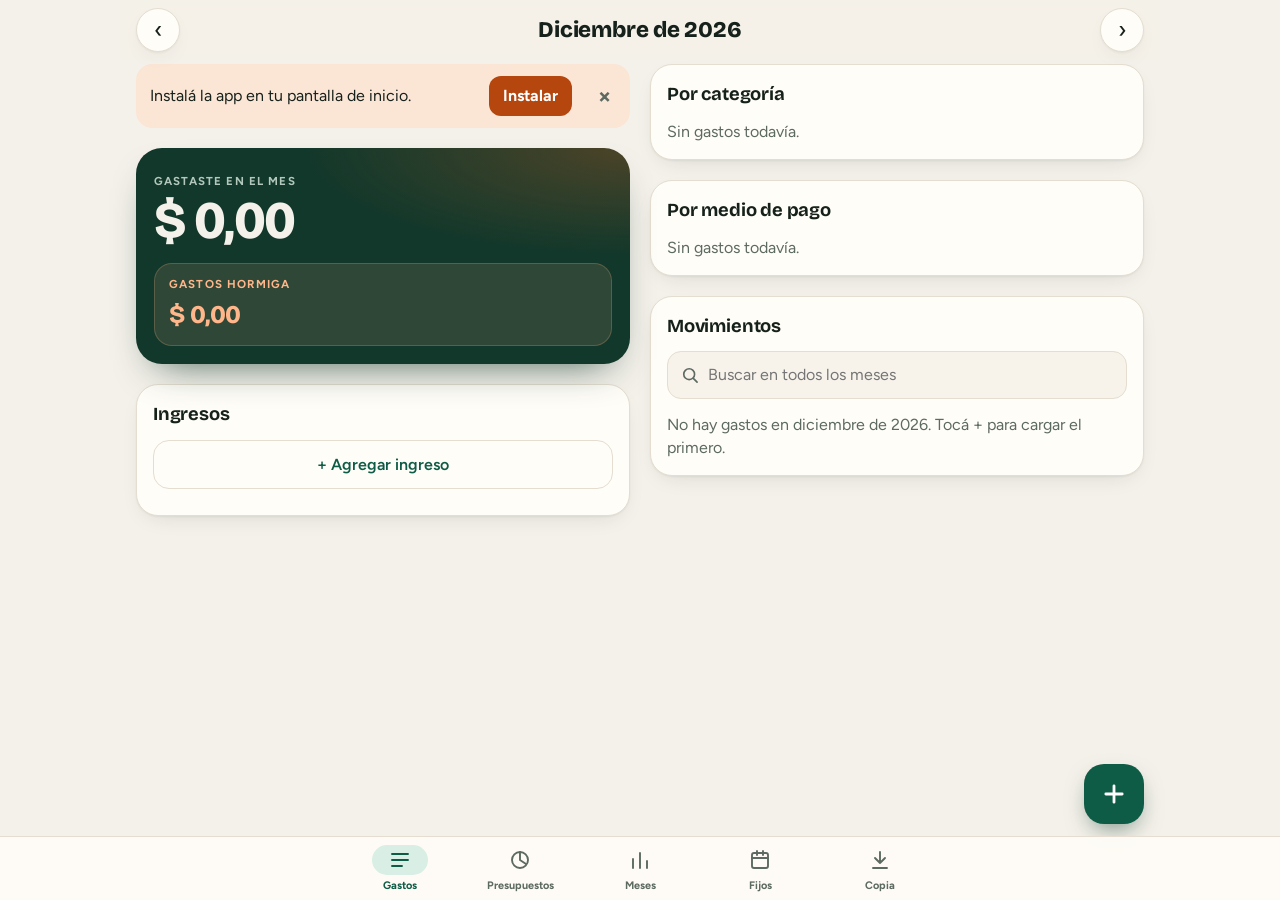
==== commit 3cac3ada: "Presupuestos solo con las categorías que tienen límite e ingresos plegables Co-Authored-By: Claude O" ====
--- a/app/index.html
+++ b/app/index.html
@@ -65,7 +65,8 @@
       <div class="card-h"><h2 id="ingH">Ingresos</h2><span class="num" id="ingMes"></span></div>
       <div id="ingLista"></div>
       <button class="secondary repetir" id="repetir" type="button" hidden></button>
-      <form id="ingForm" class="ing-form" novalidate>
+      <button class="secondary repetir" id="iAbrir" type="button">+ Agregar ingreso</button>
+      <form id="ingForm" class="ing-form" novalidate hidden>
         <input id="iConcepto" maxlength="40" placeholder="Concepto: sueldo, changa, venta…" aria-label="Concepto del ingreso" autocomplete="off">
         <div class="row2">
           <input id="iMonto" inputmode="decimal" placeholder="Monto" aria-label="Monto del ingreso" autocomplete="off">
@@ -73,7 +74,7 @@
         </div>
         <div class="actions">
           <button class="secondary grow" id="iGuardar" type="submit">Agregar ingreso</button>
-          <button class="secondary" id="iCancelar" type="button" hidden>Cancelar</button>
+          <button class="secondary" id="iCancelar" type="button">Cancelar</button>
         </div>
       </form>
     </section>
@@ -99,6 +100,8 @@
   <section class="tab" id="tab-presupuestos" data-tab="presupuestos" hidden>
     <p class="sub">Poné cuánto querés gastar como máximo por mes. Se repite todos los meses. Dejalo vacío para no tener límite.</p>
     <div class="budgets" id="budgets"></div>
+    <button class="secondary repetir" id="bAgregar" type="button" aria-expanded="false" aria-controls="bElegir">+ Poner límite a otra categoría</button>
+    <div class="chips" id="bElegir" role="group" aria-label="Elegí la categoría" hidden></div>
   </section>
 
   <!-- Meses -->
--- a/app/style.css
+++ b/app/style.css
@@ -141,7 +141,7 @@
 .ing-monto { color: var(--accent); font-weight: 700; }
 .repetir { width: 100%; margin: 4px 0 10px; border-style: dashed; color: var(--accent); font-weight: 700; }
 form.ing-form { background: none; border: 0; box-shadow: none; padding: 12px 0 0; gap: 10px; border-top: 1px solid var(--line); border-radius: 0; }
-#ingLista:empty + .repetir[hidden] + form.ing-form { border-top: 0; padding-top: 0; }
+#ingLista:empty + .repetir[hidden] + #iAbrir + form.ing-form { border-top: 0; padding-top: 0; }
 form.ing-form.editing { box-shadow: none; }
 .ing-form > input { min-width: 0; width: 100%; min-height: 46px; border: 1px solid var(--line); border-radius: 12px; background: var(--surface-2); padding: 10px 12px; }
 .ing-form input:focus { border-color: var(--accent); outline: none; }
@@ -271,6 +271,7 @@
 @media (prefers-color-scheme: dark) { .pill.cerca { color: var(--warn); } .pill.pasado { color: var(--danger); } }
 .hormiga .budget { flex-basis: 100%; }
 .budgets { display: grid; gap: 12px; }
+#bAgregar { margin: 0; }
 .bcard { min-width: 0; background: var(--surface); border: 1px solid var(--line); border-radius: 20px; padding: 14px 16px; box-shadow: var(--shadow); }
 .bcard.main { border-color: var(--accent); }
 .bcard:nth-child(2) { border-color: var(--ant); }
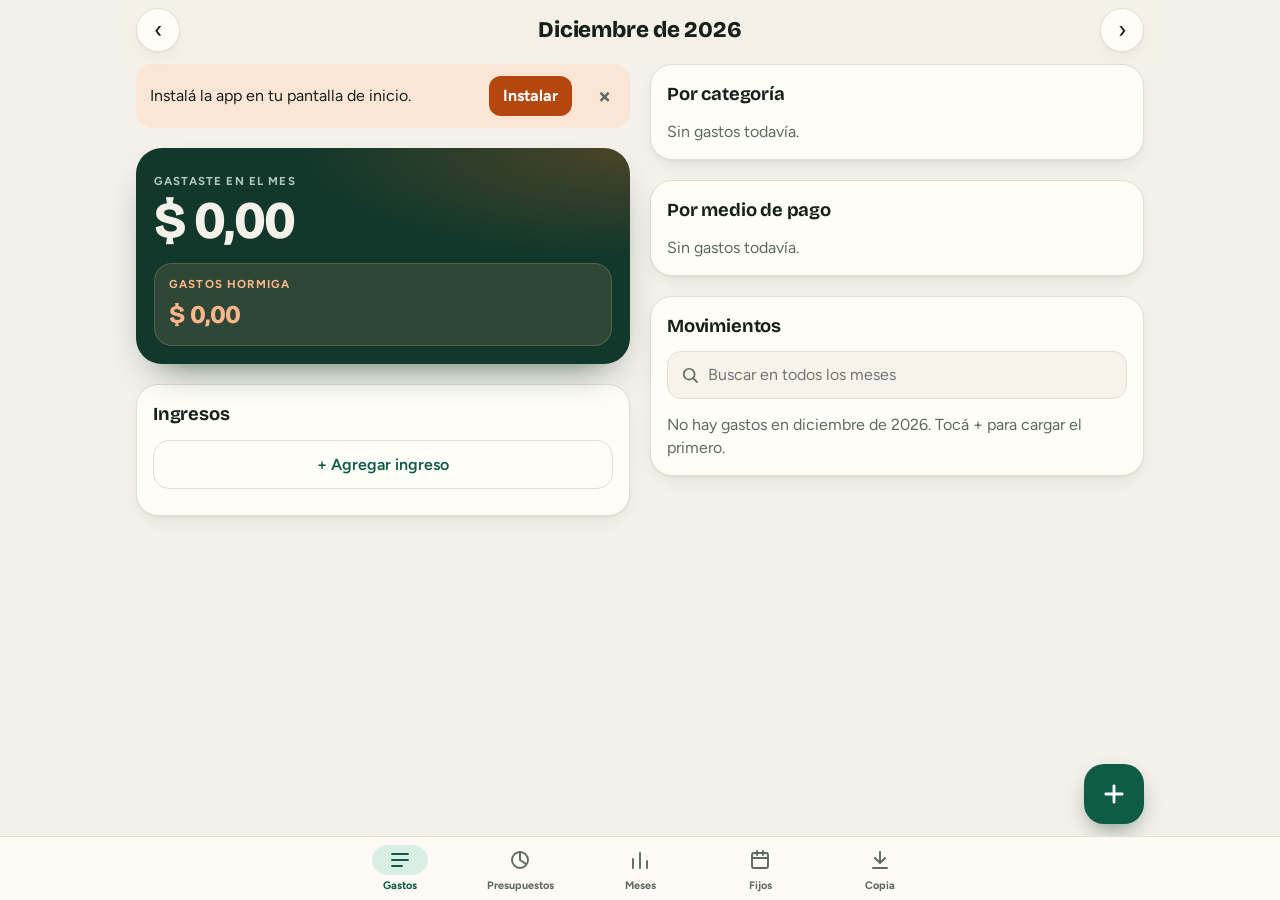
==== commit 05cb2ce2: "Fijos pausados bajo el total y meses sin datos marcados en el gráfico Co-Authored-By: Claude Opus 5." ====
--- a/app/index.html
+++ b/app/index.html
@@ -132,7 +132,7 @@
 
   <!-- Fijos -->
   <section class="tab" id="tab-fijos" data-tab="fijos" hidden>
-    <div class="fijos-total"><span class="lbl">Tus gastos fijos por mes</span><span class="big" id="fijosTotal">$ 0</span></div>
+    <div class="fijos-total"><span class="lbl">Tus gastos fijos por mes</span><span class="big" id="fijosTotal">$ 0</span><span class="sub" id="fijosPausados" hidden></span></div>
     <div id="fijosLista"></div>
 
     <form id="fijoForm" novalidate>
--- a/app/style.css
+++ b/app/style.css
@@ -284,7 +284,7 @@
 
 /* Fixed expenses */
 .fijos-total { background: var(--hero); color: #f4f1ea; border-radius: 26px; padding: 20px 18px; box-shadow: 0 18px 40px -22px rgba(18, 56, 43, .9); }
-.fijos-total .lbl { color: #b3c8bd; }
+.fijos-total .lbl, .fijos-total .sub { color: #b3c8bd; }
 .fijos-total .big { display: block; font-family: var(--display); font-weight: 800; font-size: 2.4rem; letter-spacing: -.03em; font-variant-numeric: tabular-nums; }
 #fijosLista:empty { display: none; }
 .fijo { display: grid; grid-template-columns: 1fr auto; gap: 2px 10px; align-items: center; padding: 12px 0; border-bottom: 1px solid var(--line); }
@@ -319,6 +319,7 @@
 .chart .grid { stroke: var(--grid); stroke-width: 1; }
 .chart .axis { fill: var(--muted); font-size: 10.5px; font-variant-numeric: tabular-nums; }
 .chart .axis.cur { fill: var(--ink); font-weight: 700; }
+.chart .nd { font-size: 9.5px; opacity: .7; }
 .chart .val { fill: var(--ink); font-size: 11px; font-weight: 700; }
 .chart .m-hormiga { fill: var(--c-hormiga); }
 .chart .m-resto { fill: var(--c-resto); }
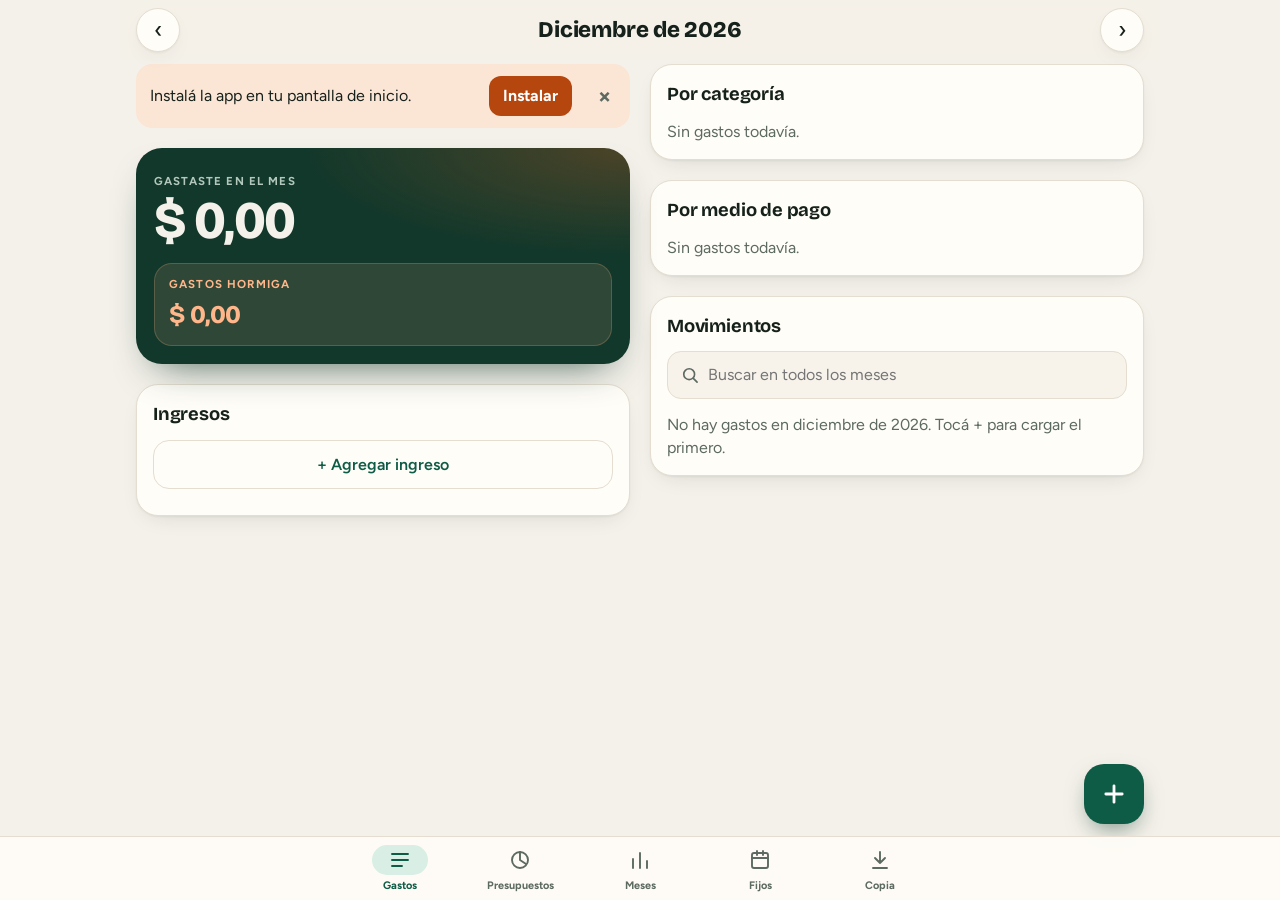
==== commit 3b71fead: "Categorías propias (renombrar, ocultar, agregar), ingresos en el Excel y copia v4 Co-Authored-By: Cl" ====
--- a/app/index.html
+++ b/app/index.html
@@ -184,6 +184,7 @@
           <p class="form-err" id="formErr" role="alert" hidden>Escribí un monto mayor a cero, por ejemplo 1500 o 1.500,50.</p>
           <div class="monto-row"><span aria-hidden="true">$</span><input id="monto" inputmode="decimal" autocomplete="off" placeholder="0" aria-label="Monto en pesos"></div>
           <div id="cats" class="chips" role="radiogroup" aria-label="Categoría"></div>
+          <button type="button" class="link edit-cats" id="editarCats">Editar categorías</button>
           <div class="sublbl">Medio de pago</div>
           <div id="medios" class="chips small" role="radiogroup" aria-label="Medio de pago"></div>
           <div class="cuotas-row" id="cuotasRow" hidden>
@@ -211,6 +212,26 @@
 
 <button class="fab" id="fab" type="button" aria-label="Nuevo gasto"><svg viewBox="0 0 24 24" aria-hidden="true"><path d="M12 5v14M5 12h14"/></svg></button>
 
+<dialog id="catsDlg" class="sheet" aria-labelledby="catsTitle">
+  <div class="sheet-in">
+    <div class="sheet-h" id="catsHead">
+      <span class="grab" aria-hidden="true"></span>
+      <h2 id="catsTitle">Categorías</h2>
+      <button class="x" id="catsClose" type="button" aria-label="Cerrar">×</button>
+    </div>
+    <div class="sheet-body">
+      <p class="sub">Tocá un nombre para cambiarlo. Las ocultas no aparecen al cargar, pero tus gastos anteriores las conservan.</p>
+      <div id="catsLista"></div>
+      <form id="catForm" novalidate>
+        <span class="lbl">Nueva categoría</span>
+        <input id="catNombre" class="cat-name" maxlength="24" placeholder="Mascotas, gimnasio, regalos…" aria-label="Nombre de la nueva categoría" autocomplete="off">
+        <label class="check"><input type="checkbox" id="catHormiga"> Es de gastos hormiga</label>
+        <button class="primary" id="catAgregar" type="submit">Agregar categoría</button>
+      </form>
+    </div>
+  </div>
+</dialog>
+
 <dialog id="sheet" class="sheet" aria-labelledby="sheetTitle">
   <div class="sheet-in">
     <div class="sheet-h" id="sheetHead">
--- a/app/style.css
+++ b/app/style.css
@@ -175,6 +175,16 @@
 .sheet .budget { margin-top: 0; }
 /* The new-expense form lives in a sheet, which already is the card */
 .sheet form, .sheet form.editing { background: none; border: 0; box-shadow: none; padding: 0 0 4px; }
+.edit-cats { justify-self: start; margin-top: -6px; }
+#catsLista { display: grid; }
+.cat-row { display: grid; grid-template-columns: minmax(0, 1fr) auto auto; gap: 10px; align-items: center; padding: 8px 0; border-bottom: 1px solid var(--line); }
+.cat-row .link { min-width: 4.6em; text-align: right; }
+.cat-row.oculta .cat-name { color: var(--muted); text-decoration: line-through; }
+.cat-name { min-width: 0; width: 100%; min-height: 44px; border: 1px solid var(--line); border-radius: 12px; background: var(--surface-2); padding: 8px 12px; }
+.cat-name:focus { border-color: var(--accent); outline: none; }
+.check.small { font-size: .85rem; gap: 6px; color: var(--muted); }
+.check.small input { width: 20px; height: 20px; }
+#catForm { margin-top: 8px; }
 .form-err { margin: 0; color: var(--danger); font-weight: 600; font-size: .9rem; }
 
 .fab {
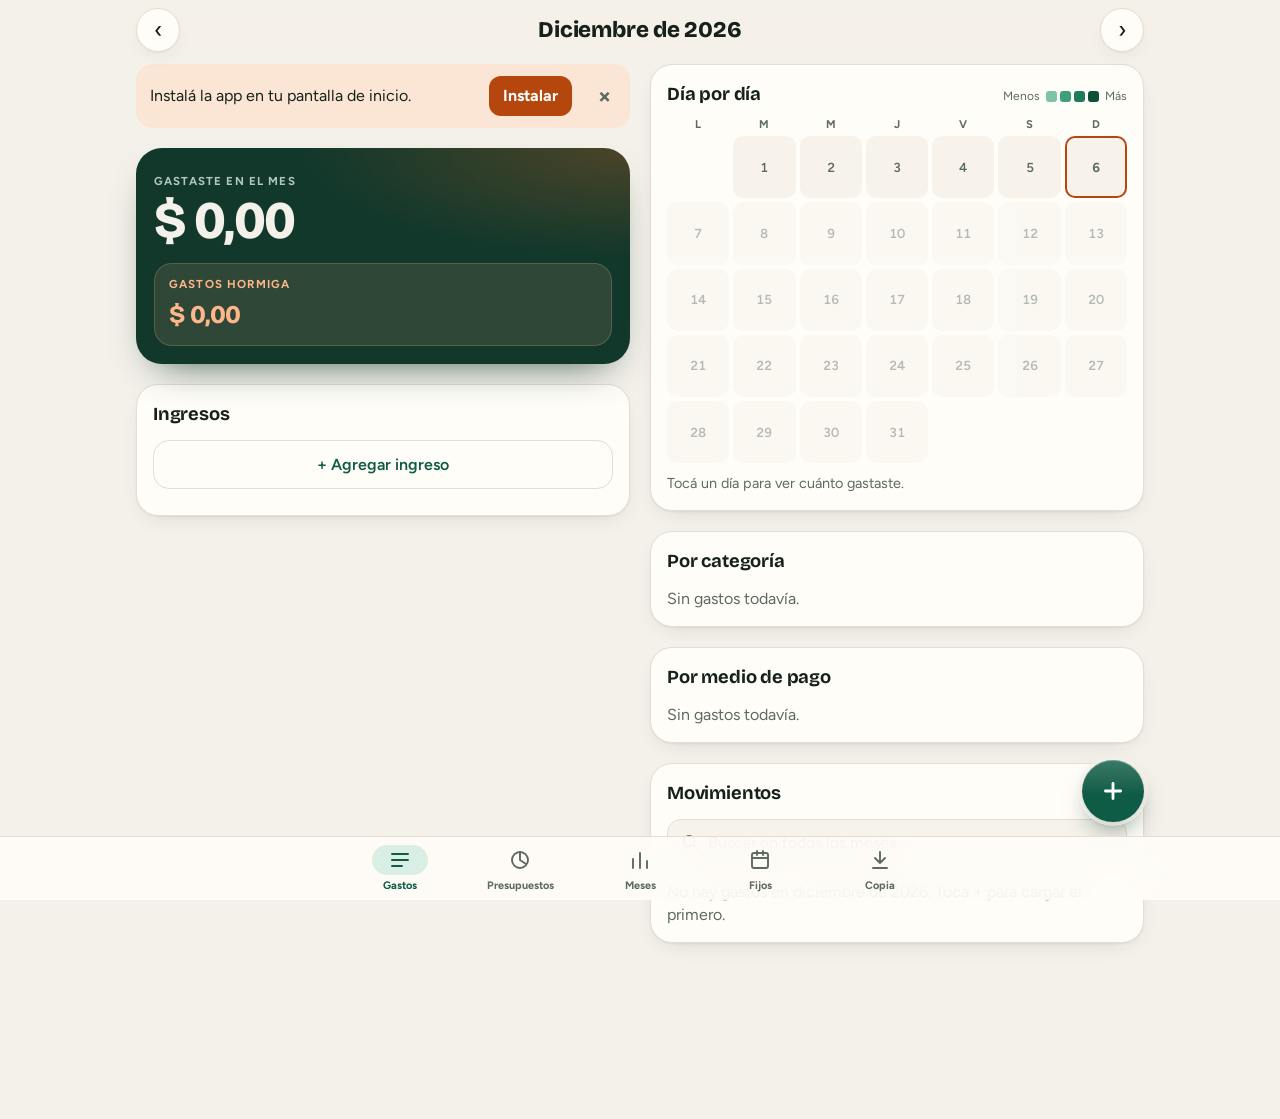
==== commit 20cf1222: "Panel + rehecho con teclado propio, íconos de categoría y calendario del mes - El + abre un panel co" ====
--- a/app/index.html
+++ b/app/index.html
@@ -66,22 +66,17 @@
       <div id="ingLista"></div>
       <button class="secondary repetir" id="repetir" type="button" hidden></button>
       <button class="secondary repetir" id="iAbrir" type="button">+ Agregar ingreso</button>
-      <form id="ingForm" class="ing-form" novalidate hidden>
-        <input id="iConcepto" maxlength="40" placeholder="Concepto: sueldo, changa, venta…" aria-label="Concepto del ingreso" autocomplete="off">
-        <div class="row2">
-          <input id="iMonto" inputmode="decimal" placeholder="Monto" aria-label="Monto del ingreso" autocomplete="off">
-          <input id="iFecha" type="date" aria-label="Fecha del ingreso">
-        </div>
-        <div class="actions">
-          <button class="secondary grow" id="iGuardar" type="submit">Agregar ingreso</button>
-          <button class="secondary" id="iCancelar" type="button">Cancelar</button>
-        </div>
-      </form>
     </section>
 
     </div>
 
     <div class="gcol">
+    <section class="card cal-card" aria-labelledby="calH">
+      <div class="card-h"><h2 id="calH">Día por día</h2><span class="cal-leg" aria-hidden="true">Menos <i class="n1"></i><i class="n2"></i><i class="n3"></i><i class="n4"></i> Más</span></div>
+      <div class="cal-sem" aria-hidden="true"><span>L</span><span>M</span><span>M</span><span>J</span><span>V</span><span>S</span><span>D</span></div>
+      <div class="cal" id="cal"></div>
+      <p class="cal-info" id="calInfo" aria-live="polite"></p>
+    </section>
     <section class="card"><h2>Por categoría</h2><div class="bars" id="porCat"></div></section>
     <section class="card"><h2>Por medio de pago</h2><div class="bars" id="porMedio"></div></section>
     <section class="card">
@@ -179,14 +174,25 @@
       <h2 id="formTitle">Nuevo gasto</h2>
       <button class="x" id="nuevoClose" type="button" aria-label="Cerrar">×</button>
     </div>
-    <div class="sheet-body">
-        <form id="form" novalidate>
-          <p class="form-err" id="formErr" role="alert" hidden>Escribí un monto mayor a cero, por ejemplo 1500 o 1.500,50.</p>
-          <div class="monto-row"><span aria-hidden="true">$</span><input id="monto" inputmode="decimal" autocomplete="off" placeholder="0" aria-label="Monto en pesos"></div>
-          <div id="cats" class="chips" role="radiogroup" aria-label="Categoría"></div>
-          <button type="button" class="link edit-cats" id="editarCats">Editar categorías</button>
-          <div class="sublbl">Medio de pago</div>
-          <div id="medios" class="chips small" role="radiogroup" aria-label="Medio de pago"></div>
+    <!-- Top and bottom stay put; only the details in the middle scroll -->
+    <form id="form" class="nuevo-form" novalidate>
+      <div class="nuevo-top">
+        <div class="seg" id="modo" role="radiogroup" aria-label="Tipo de movimiento">
+          <button type="button" role="radio" data-modo="gasto" aria-checked="true">Gasto</button>
+          <button type="button" role="radio" data-modo="ingreso" aria-checked="false">Ingreso</button>
+        </div>
+        <div class="monto-row"><span aria-hidden="true">$</span><input id="monto" inputmode="none" autocomplete="off" placeholder="0" aria-label="Monto en pesos" aria-describedby="montoCalc"></div>
+        <p class="monto-calc" id="montoCalc" aria-live="polite"></p>
+        <p class="form-err" id="formErr" role="alert" hidden>Escribí un monto mayor a cero, por ejemplo 1500 o 1.500,50.</p>
+      </div>
+      <div class="nuevo-mid">
+        <div class="solo-gasto">
+          <div class="mid-h"><span class="sublbl" id="catsLbl">Categoría</span><button type="button" class="link" id="editarCats">Editar</button></div>
+          <div id="cats" class="cat-grid" role="radiogroup" aria-labelledby="catsLbl"></div>
+        </div>
+        <div class="solo-gasto">
+          <span class="sublbl" id="mediosLbl">Medio de pago</span>
+          <div id="medios" class="chips small" role="radiogroup" aria-labelledby="mediosLbl"></div>
           <div class="cuotas-row" id="cuotasRow" hidden>
             <label for="cuotas">Cuotas</label>
             <select id="cuotas">
@@ -196,17 +202,30 @@
             </select>
             <span class="sub" id="cuotaInfo"></span>
           </div>
-          <div class="row2">
-            <input id="nota" placeholder="Nota (opcional)" maxlength="80" aria-label="Nota">
-            <input id="fecha" type="date" aria-label="Fecha">
-          </div>
-          <label class="check"><input type="checkbox" id="esHormiga"> Es un gasto hormiga</label>
-          <div class="actions">
-            <button class="primary" id="guardar" type="submit">Agregar gasto</button>
-            <button class="secondary" id="cancelar" type="button" hidden>Cancelar</button>
-          </div>
-        </form>
-    </div>
+        </div>
+        <div>
+          <span class="sublbl" id="fechaLbl">Fecha</span>
+          <div class="chips small" id="fechas" role="radiogroup" aria-labelledby="fechaLbl"></div>
+          <input id="fecha" type="date" aria-label="Fecha" hidden>
+        </div>
+        <input id="nota" class="nota" placeholder="Nota (opcional)" maxlength="80" aria-label="Nota" autocomplete="off">
+        <label class="check solo-gasto"><input type="checkbox" id="esHormiga"> Es un gasto hormiga</label>
+      </div>
+      <div class="nuevo-foot">
+        <div class="keypad" id="keypad" role="group" aria-label="Teclado numérico">
+          <button type="button" data-k="1">1</button><button type="button" data-k="2">2</button><button type="button" data-k="3">3</button>
+          <button type="button" data-k="borrar" class="k-fn" aria-label="Borrar"><svg viewBox="0 0 24 24" aria-hidden="true"><path d="M9 5h11v14H9l-6-7 6-7Z"/><path d="m12 9 5 6m0-6-5 6"/></svg></button>
+          <button type="button" data-k="4">4</button><button type="button" data-k="5">5</button><button type="button" data-k="6">6</button>
+          <button type="button" data-k="+" class="k-fn k-mas" aria-label="Más, para sumar otro monto">+</button>
+          <button type="button" data-k="7">7</button><button type="button" data-k="8">8</button><button type="button" data-k="9">9</button>
+          <button type="button" data-k="," aria-label="Coma decimal">,</button><button type="button" data-k="0">0</button><button type="button" data-k="000" aria-label="Tres ceros">000</button>
+        </div>
+        <div class="actions">
+          <button class="secondary" id="repetirHoy" type="button" hidden>Repetir hoy</button>
+          <button class="primary" id="guardar" type="submit">Agregar gasto</button>
+        </div>
+      </div>
+    </form>
   </div>
 </dialog>
 
--- a/app/style.css
+++ b/app/style.css
@@ -114,7 +114,7 @@
 /* Quick add: the most repeated expenses, one tap each */
 .rapidos { display: grid; gap: 8px; }
 .rapidos-row { display: grid; grid-template-columns: repeat(2, minmax(0, 1fr)); gap: 8px; }
-.rapido { display: grid; justify-items: start; gap: 0; text-align: left; border: 1px solid var(--line); background: var(--surface); border-radius: 18px; padding: 10px 14px; box-shadow: var(--shadow); min-width: 0; transition: transform .2s var(--spring), border-color .2s; }
+.rapido { display: grid; grid-template-columns: auto minmax(0, 1fr); column-gap: 10px; align-items: center; justify-items: start; gap: 0; text-align: left; border: 1px solid var(--line); background: var(--surface); border-radius: 18px; padding: 10px 14px; box-shadow: var(--shadow); min-width: 0; transition: transform .2s var(--spring), border-color .2s; }
 .rapido > span { max-width: 100%; overflow: hidden; text-overflow: ellipsis; white-space: nowrap; }
 .r-cat { font-weight: 700; font-size: .9rem; }
 .r-monto { font-family: var(--display); font-weight: 800; font-size: 1.2rem; letter-spacing: -.02em; color: var(--accent); }
@@ -140,12 +140,6 @@
 .card-h .num { font-family: var(--display); font-weight: 800; color: var(--accent); }
 .ing-monto { color: var(--accent); font-weight: 700; }
 .repetir { width: 100%; margin: 4px 0 10px; border-style: dashed; color: var(--accent); font-weight: 700; }
-form.ing-form { background: none; border: 0; box-shadow: none; padding: 12px 0 0; gap: 10px; border-top: 1px solid var(--line); border-radius: 0; }
-#ingLista:empty + .repetir[hidden] + #iAbrir + form.ing-form { border-top: 0; padding-top: 0; }
-form.ing-form.editing { box-shadow: none; }
-.ing-form > input { min-width: 0; width: 100%; min-height: 46px; border: 1px solid var(--line); border-radius: 12px; background: var(--surface-2); padding: 10px 12px; }
-.ing-form input:focus { border-color: var(--accent); outline: none; }
-.secondary.grow { flex: 1; color: var(--accent); border-color: var(--accent); font-weight: 700; }
 
 /* Inflation switch in Meses */
 .ajuste { display: grid; gap: 6px; }
@@ -167,7 +161,7 @@
 .sheet-in { display: flex; flex-direction: column; max-height: inherit; }
 .sheet-h { position: relative; display: flex; align-items: center; justify-content: space-between; gap: 10px; padding: 20px 16px 6px; touch-action: none; cursor: grab; }
 .grab { position: absolute; top: 8px; left: 50%; width: 40px; height: 5px; margin-left: -20px; border-radius: 3px; background: var(--line); }
-.sheet-h h2 { margin: 0; font-size: 1.4rem; }
+.sheet-h h2 { margin: 0; font-size: 1.4rem; display: flex; align-items: center; gap: 10px; min-width: 0; }
 .x { flex: none; width: 40px; height: 40px; border-radius: 50%; border: 0; background: var(--surface-2); color: var(--muted); font-size: 1.5rem; line-height: 1; }
 .sheet-body { overflow-y: auto; overscroll-behavior: contain; padding: 4px 16px calc(20px + env(safe-area-inset-bottom, 0px)); display: grid; gap: 16px; }
 .sheet-total { display: grid; gap: 2px; }
@@ -175,7 +169,6 @@
 .sheet .budget { margin-top: 0; }
 /* The new-expense form lives in a sheet, which already is the card */
 .sheet form, .sheet form.editing { background: none; border: 0; box-shadow: none; padding: 0 0 4px; }
-.edit-cats { justify-self: start; margin-top: -6px; }
 #catsLista { display: grid; }
 .cat-row { display: grid; grid-template-columns: minmax(0, 1fr) auto auto; gap: 10px; align-items: center; padding: 8px 0; border-bottom: 1px solid var(--line); }
 .cat-row .link { min-width: 4.6em; text-align: right; }
@@ -188,13 +181,85 @@
 .form-err { margin: 0; color: var(--danger); font-weight: 600; font-size: .9rem; }
 
 .fab {
-  position: fixed; z-index: 7; width: 60px; height: 60px; border-radius: 20px; border: 0;
+  position: fixed; z-index: 7; width: 62px; height: 62px; border-radius: 50%; border: 0;
   right: max(16px, env(safe-area-inset-right, 0px), calc(50% - 244px));
-  bottom: calc(76px + env(safe-area-inset-bottom, 0px));
-  background: var(--accent); color: var(--accent-ink); box-shadow: 0 10px 24px -8px rgba(13, 60, 44, .6);
-  display: grid; place-items: center; transition: transform .2s var(--spring);
-}
-.fab svg { width: 28px; height: 28px; fill: none; stroke: currentColor; stroke-width: 2.4; stroke-linecap: round; }
+  bottom: calc(78px + env(safe-area-inset-bottom, 0px));
+  /* a soft top light and a thin ring read as a pressed-metal button, not a flat sticker */
+  background: linear-gradient(180deg, color-mix(in srgb, var(--accent) 82%, #fff), var(--accent) 55%);
+  color: var(--accent-ink);
+  box-shadow: inset 0 1px 0 rgba(255, 255, 255, .28), 0 0 0 4px color-mix(in srgb, var(--bg) 70%, transparent),
+    0 2px 4px rgba(13, 60, 44, .25), 0 14px 28px -10px rgba(13, 60, 44, .65);
+  display: grid; place-items: center; transition: transform .2s var(--spring), box-shadow .2s;
+}
+.fab svg { width: 26px; height: 26px; fill: none; stroke: currentColor; stroke-width: 2.6; stroke-linecap: round; transition: transform .35s var(--spring); }
+/* The + turns into × while its sheet is open */
+html:has(#nuevo[open]) .fab svg { transform: rotate(135deg); }
+
+/* Category icon tiles */
+.ci { flex: none; display: inline-grid; place-items: center; width: 38px; height: 38px; border-radius: 12px; background: var(--accent-soft); color: var(--accent); font-family: var(--display); font-weight: 800; font-size: 1rem; }
+.ci svg { width: 21px; height: 21px; fill: none; stroke: currentColor; stroke-width: 1.8; stroke-linecap: round; stroke-linejoin: round; }
+.ci.ant { background: var(--ant-soft); color: var(--ant); }
+.ci.in { background: var(--accent); color: var(--accent-ink); }
+.ci.sm { width: 26px; height: 26px; border-radius: 8px; font-size: .8rem; }
+.ci.sm svg { width: 16px; height: 16px; }
+.bar-l { display: inline-flex; align-items: center; gap: 8px; min-width: 0; }
+.rapido .ci { grid-row: span 3; }
+
+/* The + sheet: amount on top, details scroll in the middle, keypad and save button under the thumb */
+#nuevo { max-height: 94vh; max-height: 94dvh; }
+#nuevo .sheet-h { padding-bottom: 0; }
+#nuevo .sheet-in > form.nuevo-form { display: flex; flex-direction: column; gap: 0; flex: 1; min-height: 0; padding: 0; }
+.nuevo-top { display: grid; gap: 10px; padding: 8px 16px 10px; }
+.seg { display: grid; grid-template-columns: 1fr 1fr; padding: 3px; border-radius: 12px; background: var(--surface-2); border: 1px solid var(--line); }
+.seg button { border: 0; background: transparent; border-radius: 9px; padding: 7px 0; font-weight: 700; font-size: .92rem; color: var(--muted); transition: background .2s, color .2s; }
+.seg button[aria-checked="true"] { background: var(--surface); color: var(--ink); box-shadow: 0 1px 3px rgba(0, 0, 0, .12); }
+.nuevo-form .monto-row { justify-content: center; border: 0; gap: 4px; }
+.nuevo-form #monto { flex: 0 1 auto; field-sizing: content; min-width: 1.2ch; max-width: 100%; text-align: center; font-size: clamp(2.1rem, 11vw, 2.9rem); padding: 0; caret-color: var(--accent); }
+@supports not (field-sizing: content) { .nuevo-form #monto { flex: 1; text-align: left; } }
+.nuevo-form.ingreso #monto, .nuevo-form.ingreso .monto-row span { color: var(--accent); }
+.monto-calc { margin: -6px 0 0; text-align: center; color: var(--muted); font-weight: 600; font-variant-numeric: tabular-nums; min-height: 1.4em; }
+.nuevo-form .form-err { text-align: center; }
+.nuevo-mid { flex: 1; min-height: 0; overflow-y: auto; overscroll-behavior: contain; display: grid; align-content: start; gap: 16px; padding: 12px 16px 14px; border-block: 1px solid var(--line); }
+.nuevo-mid > div { display: grid; gap: 8px; min-width: 0; }
+.mid-h { display: flex; align-items: center; justify-content: space-between; }
+.mid-h .link { min-height: 32px; padding: 4px 0; }
+.nuevo-mid .sublbl { margin: 0; }
+.cat-grid { display: grid; grid-template-columns: repeat(4, minmax(0, 1fr)); gap: 6px; }
+.cat-op { display: grid; justify-items: center; gap: 4px; border: 1px solid transparent; border-radius: 14px; background: transparent; padding: 8px 2px 6px; min-width: 0; transition: background .2s, border-color .2s; }
+.cat-op-l { font-size: .74rem; font-weight: 600; max-width: 100%; overflow: hidden; text-overflow: ellipsis; white-space: nowrap; }
+.cat-op[aria-checked="true"] { background: var(--accent-soft); border-color: var(--accent); }
+.cat-op[aria-checked="true"] .ci { background: var(--accent); color: var(--accent-ink); }
+.cat-op[aria-checked="true"] .ci.ant { background: var(--ant); color: #fff; }
+.nota { min-width: 0; width: 100%; min-height: 46px; border: 1px solid var(--line); border-radius: 12px; background: var(--surface-2); padding: 10px 12px; }
+.nota:focus, #fecha:focus { border-color: var(--accent); outline: none; }
+#fecha { min-height: 44px; width: 100%; border: 1px solid var(--line); border-radius: 12px; background: var(--surface-2); padding: 8px 12px; }
+.nuevo-foot { display: grid; gap: 10px; padding: 10px 16px calc(12px + env(safe-area-inset-bottom, 0px)); background: var(--surface); }
+.keypad { display: grid; grid-template-columns: repeat(4, 1fr); gap: 6px; }
+.keypad button { min-height: 44px; border: 0; border-radius: 12px; background: var(--surface-2); font-family: var(--display); font-size: 1.35rem; font-weight: 600; font-variant-numeric: tabular-nums; touch-action: manipulation; transition: background .12s, transform .12s; }
+.keypad .k-fn { background: color-mix(in srgb, var(--line) 70%, var(--surface-2)); color: var(--ink); }
+.keypad .k-fn svg { width: 24px; height: 24px; fill: none; stroke: currentColor; stroke-width: 1.8; stroke-linejoin: round; stroke-linecap: round; vertical-align: middle; }
+.keypad .k-mas { grid-row: span 3; grid-column: 4; font-size: 1.7rem; color: var(--accent); }
+.keypad button:active { background: var(--line); transform: scale(.96); }
+.nuevo-foot .actions .primary { flex: 2; }
+/* The system keyboard is up while typing a note, and a mouse-and-keyboard computer types the amount directly */
+#nuevo:has(.nota:focus) .keypad { display: none; }
+@media (hover: hover) and (pointer: fine) { .keypad { display: none; } }
+
+/* Day-by-day calendar: shades validated with the dataviz ordinal check for each mode */
+/* day numbers: ink per shade, each at least 4.5:1 */
+.cal-card { --cal-1: #7cc4a3; --cal-2: #3f9f7a; --cal-3: #1f7a5b; --cal-4: #0d4f3b; --cal-ink-1: #17211b; --cal-ink-2: #17211b; --cal-ink-hi: #fff; }
+@media (prefers-color-scheme: dark) { .cal-card { --cal-1: #2a6a52; --cal-2: #3a9373; --cal-3: #5cbf98; --cal-4: #a3e8c9; --cal-ink-1: #edf1ec; --cal-ink-2: #0b1712; --cal-ink-hi: #0b1712; } }
+.cal-sem, .cal { display: grid; grid-template-columns: repeat(7, minmax(0, 1fr)); gap: 4px; }
+.cal-sem { font-size: .7rem; font-weight: 700; color: var(--muted); text-align: center; margin-bottom: 4px; }
+.cal-d { aspect-ratio: 1; min-height: 36px; border: 0; border-radius: 10px; background: var(--surface-2); color: var(--muted); font-size: .82rem; font-weight: 600; font-variant-numeric: tabular-nums; padding: 0; }
+.cal-d.n1 { background: var(--cal-1); color: var(--cal-ink-1); }
+.cal-d.n2 { background: var(--cal-2); color: var(--cal-ink-2); }
+.cal-d.n3 { background: var(--cal-3); color: var(--cal-ink-hi); }
+.cal-d.n4 { background: var(--cal-4); color: var(--cal-ink-hi); }
+.cal-d.hoy { box-shadow: inset 0 0 0 2px var(--ant); font-weight: 800; }
+.cal-d.fut { opacity: .45; }
+.cal-info { margin: 10px 0 0; font-size: .9rem; color: var(--muted); font-variant-numeric: tabular-nums; }
+.dia { scroll-margin-top: calc(72px + env(safe-area-inset-top, 0px)); border-radius: 12px; }
 .mini { display: grid; gap: 6px; padding: 14px 12px 10px; border: 1px solid var(--line); border-radius: 18px; background: var(--surface-2); }
 .mplot { position: relative; height: 120px; display: grid; grid-template-columns: repeat(6, 1fr); gap: 10px; align-items: end; border-bottom: 1px solid var(--grid); }
 .mcol { height: 100%; display: flex; flex-direction: column; justify-content: flex-end; align-items: center; gap: 4px; min-width: 0; }
@@ -222,9 +287,6 @@
 .chip[aria-checked="true"] .dot { background: var(--accent-ink); }
 .cuotas-row { display: flex; flex-wrap: wrap; align-items: center; gap: 8px 12px; }
 .cuotas-row select { border: 1px solid var(--line); border-radius: 12px; background: var(--surface-2); padding: 8px 10px; }
-.row2 { display: grid; grid-template-columns: minmax(0, 1fr); gap: 10px; }
-.row2 input { min-width: 0; width: 100%; min-height: 46px; border: 1px solid var(--line); border-radius: 12px; background: var(--surface-2); padding: 10px 12px; transition: border-color .2s; }
-.row2 input:focus { border-color: var(--accent); outline: none; }
 /* iPhone draws date fields centered and wider than their box; make them sit like the other inputs */
 input[type="date"] { -webkit-appearance: none; appearance: none; display: block; text-align: left; }
 input[type="date"]::-webkit-date-and-time-value { text-align: left; margin: 0; }
@@ -255,7 +317,7 @@
 /* Rows slide over a red Borrar button (see swipeable in app.js) */
 .item { position: relative; overflow: hidden; touch-action: pan-y; border-bottom: 1px solid var(--line); }
 .item:last-child { border-bottom: 0; }
-.item .edit { position: relative; z-index: 1; width: 100%; display: grid; grid-template-columns: 1fr auto; gap: 10px; align-items: center; text-align: left; border: 0; background: var(--surface); padding: 11px 2px 11px 0; min-width: 0; }
+.item .edit { position: relative; z-index: 1; width: 100%; display: grid; grid-template-columns: auto minmax(0, 1fr) auto; gap: 10px; align-items: center; text-align: left; border: 0; background: var(--surface); padding: 11px 2px 11px 0; min-width: 0; }
 .item .edit > .num { font-weight: 700; }
 .item .what { min-width: 0; }
 .item .cat { font-weight: 600; }
@@ -430,6 +492,10 @@
   .chart .val, .tip:not([hidden]) { animation: fade .3s ease backwards; }
   .item.nuevo { animation: nuevo .45s var(--ease); }
   .item.nuevo .edit { animation: flash 1.4s ease; }
+  .dia.visto .edit { animation: flash 1.6s ease; }
+  .cal-d { transition: transform .2s var(--spring); }
+  .cal-d:active, .cat-op:active { transform: scale(.92); }
+  .fab:hover { box-shadow: inset 0 1px 0 rgba(255, 255, 255, .28), 0 0 0 4px color-mix(in srgb, var(--bg) 70%, transparent), 0 4px 8px rgba(13, 60, 44, .25), 0 18px 34px -10px rgba(13, 60, 44, .7); }
   .item .edit { transition: transform .28s var(--ease); }
   .item.drag .edit { transition: none; }
   .sheet[open] { animation: sheetIn .38s var(--ease); }
@@ -455,3 +521,7 @@
   .primary:hover { filter: brightness(1.08); }
   .secondary:hover, .nav:hover { background: var(--surface-2); }
 }
+.cal-leg { display: inline-flex; align-items: center; gap: 3px; font-size: .75rem; color: var(--muted); }
+.cal-leg i { width: 11px; height: 11px; border-radius: 3px; }
+.cal-leg .n1 { background: var(--cal-1); margin-left: 3px; } .cal-leg .n2 { background: var(--cal-2); }
+.cal-leg .n3 { background: var(--cal-3); } .cal-leg .n4 { background: var(--cal-4); margin-right: 3px; }
